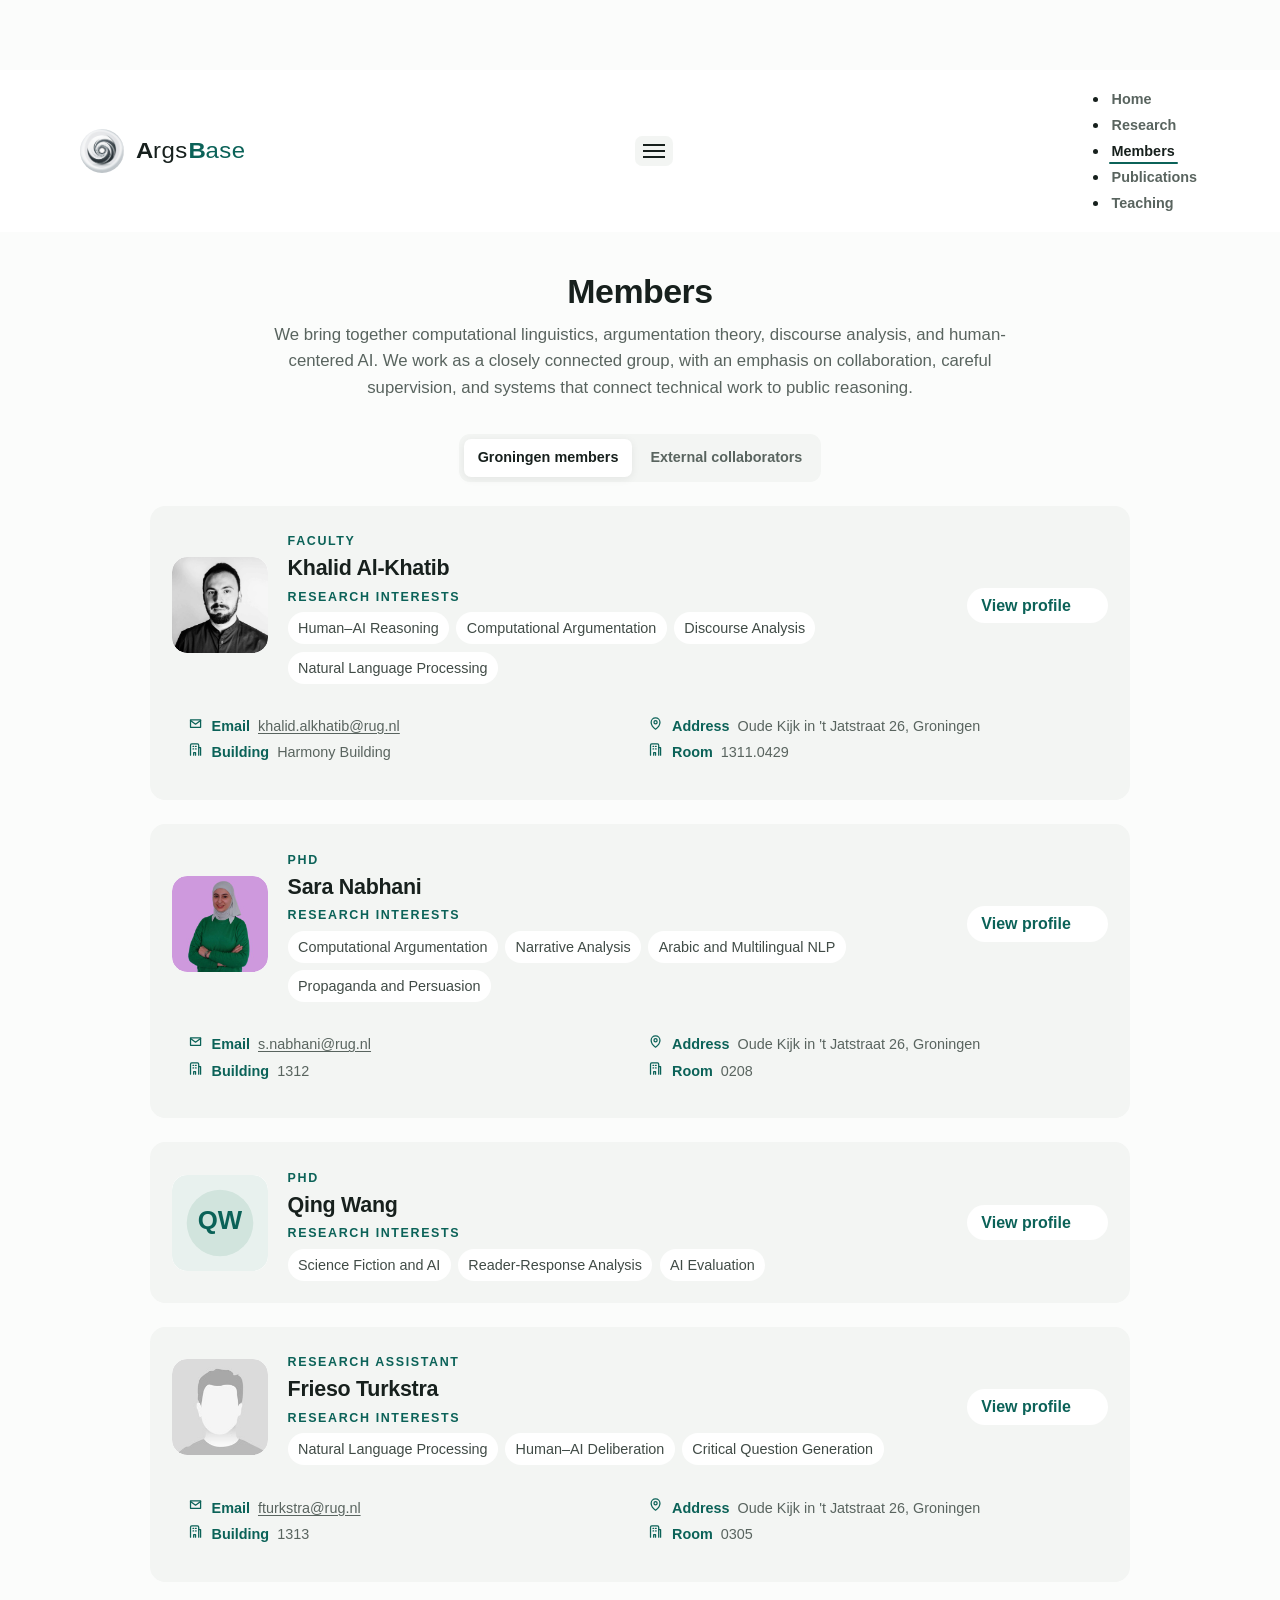
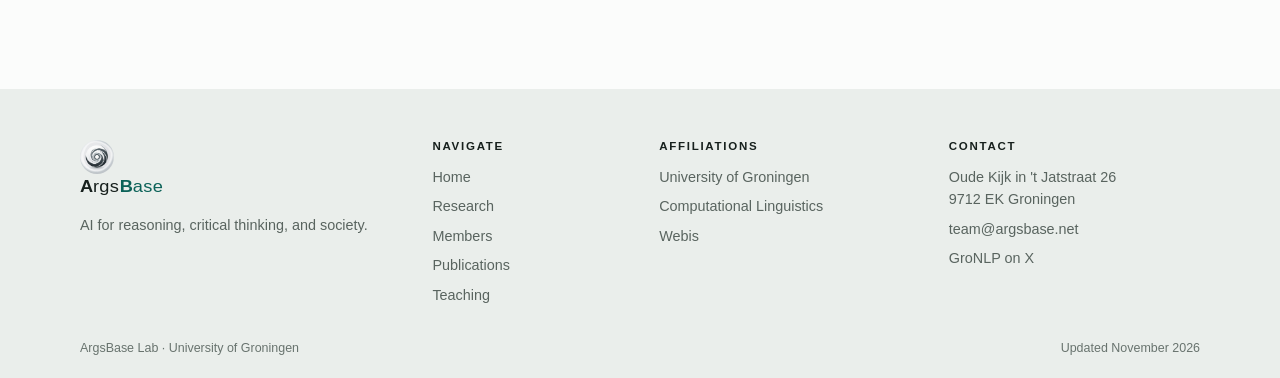
==== members/index.html @ 1310fd61 "Bump asset version for teaching and news updates" ====
<!DOCTYPE html>

<html lang="en">
<head>
<!-- Google tag (gtag.js) -->
<script async="" src="https://www.googletagmanager.com/gtag/js?id=G-KLPK913Z9M"></script>
<script>
      window.dataLayer = window.dataLayer || [];
      function gtag() {
        dataLayer.push(arguments);
      }
      gtag("js", new Date());

      gtag("config", "G-KLPK913Z9M");
    </script>
<meta charset="utf-8"/>
<title>People · ArgsBase Lab</title>
<meta content="width=device-width, initial-scale=1.0" name="viewport"/>
<meta content="https://lab.argsbase.net/images/optimized/hero-argsbase-land.jpg" name="twitter:image"/>
<meta content="People at ArgsBase Lab work on language technology, human-AI reasoning, computational argumentation, multilingual AI, and societal applications of NLP." name="twitter:description"/>
<meta content="People · ArgsBase Lab" name="twitter:title"/>
<meta content="summary_large_image" name="twitter:card"/>
<meta content="https://lab.argsbase.net/images/optimized/hero-argsbase-land.jpg" property="og:image"/>
<meta content="https://lab.argsbase.net/members/" property="og:url"/>
<meta content="website" property="og:type"/>
<meta content="People at ArgsBase Lab work on language technology, human-AI reasoning, computational argumentation, multilingual AI, and societal applications of NLP." property="og:description"/>
<meta content="People · ArgsBase Lab" property="og:title"/>
<link href="https://lab.argsbase.net/members/" rel="canonical"/>
<meta content="People at ArgsBase Lab work on language technology, human-AI reasoning, computational argumentation, multilingual AI, and societal applications of NLP." name="description"/>
<meta content="human-AI reasoning, critical thinking, deliberation, computational argumentation, multilingual AI, societal NLP, University of Groningen" name="keywords"/>
<meta content="ArgsBase Lab" name="author"/>
<link href="../images/optimized/logo-s.png" rel="icon" type="image/png"/>
<link href="../css/bootstrap.min.css" rel="stylesheet" type="text/css"/>
<link href="https://use.typekit.net" rel="preconnect" crossorigin/>
<link href="https://p.typekit.net" rel="preconnect" crossorigin/>
<link href="https://use.typekit.net/xdp1cxp.css" rel="stylesheet"/>
<link href="../css/site.css?v=20261106-1" rel="stylesheet" type="text/css"/>
</head>
<body class="site-subpage members-page-body" data-active-nav="members" data-base-path="../">
<a class="skip-link" href="#main-content">Skip to main content</a><noscript><div class="noscript-notice">JavaScript is required for interactive tabs and data-driven content on this site.</div></noscript>
<!-- shared-nav:start -->
<nav class="navbar navbar-expand-lg fixed-top sticky" id="navbar">
  <div class="container-fluid custom-container">
    <a aria-label="ArgsBase Lab homepage" class="navbar-brand logo brand-lockup" href="/">
      <img alt="" class="brand-mark-img" height="44" src="../images/optimized/logo.png" width="44"/>
      <span aria-label="ArgsBase" class="brand-name-text"><span class="brand-name-part brand-name-part--args"><span class="brand-name-initial">A</span><span class="brand-name-rest">rgs</span></span><span class="brand-name-part brand-name-part--base"><span class="brand-name-initial">B</span><span class="brand-name-rest">ase</span></span></span>
    </a>
    <button aria-controls="navbarCollapse" aria-expanded="false" aria-label="Toggle navigation" class="navbar-toggler" data-bs-target="#navbarCollapse" data-bs-toggle="collapse" type="button">
      <span aria-hidden="true" class="navbar-toggle-bars"><span></span><span></span><span></span></span>
    </button>
    <div class="collapse navbar-collapse" id="navbarCollapse">
      <ul class="navbar-nav ms-auto navbar-center">
          <li class="nav-item"><a class="nav-link" href="/">Home</a></li>
          <li class="nav-item"><a class="nav-link" href="/research/">Research</a></li>
          <li class="nav-item"><a class="nav-link active" href="/members/">Members</a></li>
          <li class="nav-item"><a class="nav-link" href="/publications/">Publications</a></li>
          <li class="nav-item"><a class="nav-link" href="/teaching/">Teaching</a></li>
      </ul>
    </div>
  </div>
</nav>
<!-- shared-nav:end -->
<main id="main-content" tabindex="-1">
<div class="load-error" data-load-error="members" hidden=""></div><section class="section members" id="members">
<div class="container">
<header class="page-header">
<h1 class="page-header__title">Members</h1>
<p class="page-header__intro">
            We bring together computational linguistics, argumentation theory,
            discourse analysis, and human-centered AI. We work as a closely
            connected group, with an emphasis on collaboration, careful
            supervision, and systems that connect technical work to public
            reasoning.
          </p>
</header>
<div class="members-group">
<ul class="nav nav-pills content-tabs content-tabs--compact members-subnav" id="membersTab" role="tablist">
<li class="nav-item" role="presentation">
<button aria-controls="groningenmembers" aria-selected="true" class="nav-link content-tabs__button active" data-bs-target="#groningenmembers" data-bs-toggle="tab" id="groningenmembers-tab" role="tab" type="button">
                Groningen members
              </button>
</li>
<li class="nav-item" role="presentation">
<button aria-controls="externalcollaborators" aria-selected="false" class="nav-link content-tabs__button" data-bs-target="#externalcollaborators" data-bs-toggle="tab" id="externalcollaborators-tab" role="tab" type="button">
                External collaborators
              </button>
</li>
</ul>
<div class="tab-content" id="membersTabContent">
<div aria-labelledby="groningenmembers-tab" class="tab-pane fade show active" id="groningenmembers" role="tabpanel"><h2 class="visually-hidden">Groningen members</h2></div>
<div aria-labelledby="externalcollaborators-tab" class="tab-pane fade" id="externalcollaborators" role="tabpanel"><h2 class="visually-hidden">External collaborators</h2></div>
</div>
</div>
</div>
</section>
</main>
<!-- shared-footer:start -->
<footer class="site-footer" id="contact">
  <div class="container">
    <div class="site-footer-grid">
      <div class="site-footer-brand">
        <a aria-label="ArgsBase Lab homepage" class="logo-line footer-brand-lockup" href="/">
          <img alt="" class="brand-mark-img" height="36" src="../images/optimized/logo.png" width="36"/>
          <span aria-label="ArgsBase" class="brand-name-text"><span class="brand-name-part brand-name-part--args"><span class="brand-name-initial">A</span><span class="brand-name-rest">rgs</span></span><span class="brand-name-part brand-name-part--base"><span class="brand-name-initial">B</span><span class="brand-name-rest">ase</span></span></span>
        </a>
        <p>AI for reasoning, critical thinking, and society.</p>
      </div>
      <div>
        <h2>Navigate</h2>
        <ul>
          <li><a href="/">Home</a></li>
          <li><a href="/research/">Research</a></li>
          <li><a href="/members/">Members</a></li>
          <li><a href="/publications/">Publications</a></li>
          <li><a href="/teaching/">Teaching</a></li>
        </ul>
      </div>
      <div>
        <h2>Affiliations</h2>
        <ul>
          <li><a href="https://www.rug.nl/" rel="noopener noreferrer" target="_blank">University of Groningen</a></li>
          <li><a href="https://www.rug.nl/research/clcg/research/cl/?lang=en" rel="noopener noreferrer" target="_blank">Computational Linguistics</a></li>
          <li><a href="https://www.webis.de" rel="noopener noreferrer" target="_blank">Webis</a></li>
        </ul>
      </div>
      <div>
        <h2>Contact</h2>
        <ul>
          <li>Oude Kijk in 't Jatstraat 26<br/>9712 EK Groningen</li>
          <li><a href="mailto:team@argsbase.net">team@argsbase.net</a></li>
          <li><a href="https://x.com/GroNlp" rel="noopener noreferrer" target="_blank">GroNLP on X</a></li>
        </ul>
      </div>
    </div>
    <div class="site-footer-bottom">
      <span>ArgsBase Lab · University of Groningen</span>
      <span>Updated November 2026</span>
    </div>
  </div>
</footer>
<!-- shared-footer:end -->
<script src="../js/bootstrap.bundle.min.js"></script>
<script src="../js/icons.js?v=20261106-1"></script>
<script src="../js/app.js?v=20261106-1"></script>
<script src="../js/content.js?v=20261106-1"></script>
</body>
</html>
---- css/site.css ----
/* ============================================================
   DESIGN TOKENS
   ============================================================ */
:root {
  --color-bg: #fbfcfb;
  --color-surface: #ffffff;
  --color-surface-soft: #f3f5f3;
  --color-surface-muted: #eaeeeb;
  --color-surface-deep: #e3e8e5;
  --color-text: #17201d;
  --color-muted: #59645f;
  --color-subtle: #68736e;
  --color-copy: #404b46;
  --color-border: #dce2de;
  --color-accent: #0b6258;
  --color-accent-soft: #e8f1ee;
  --color-danger: #b42318;

  --font-body: "forma-djr-micro", "Helvetica Neue", Arial, sans-serif;
  --font-display: "forma-djr-micro", "Helvetica Neue", Arial, sans-serif;
  --font-brand-args: "kobenhavn-cs", "forma-djr-micro", sans-serif;
  --font-brand-base: "forma-djr-micro", "Helvetica Neue", Arial, sans-serif;
  --bs-font-sans-serif: var(--font-body);
  --bs-body-font-family: var(--font-body);

  --text-xs: 0.78rem;
  --text-sm: 0.9rem;
  --text-base: 1rem;
  --text-md: 1.05rem;
  --text-lg: 1.14rem;
  --text-xl: 1.34rem;
  --text-2xl: clamp(1.9rem, 2.65vw, 2.55rem);
  --text-hero: clamp(2.65rem, 4.35vw, 3.8rem);

  --leading-title: 1.12;
  --leading-body: 1.62;

  --space-2: 0.5rem;
  --space-3: 0.75rem;
  --space-4: 1rem;
  --space-5: 1.5rem;
  --space-6: 2rem;
  --space-7: 3rem;

  --space-header-content: var(--space-5);
  --space-tabs-content: var(--space-5);
  --space-component-gap: var(--space-4);
  --space-section-fluid: clamp(2.75rem, 4.6vw, 4.25rem);

  --radius-sm: 0.45rem;
  --radius-md: 0.7rem;
  --radius-lg: 0.95rem;
  --radius-pill: 999px;

  --shadow-low: 0 2px 8px rgba(23, 32, 29, 0.07);
  --shadow-high: 0 14px 34px rgba(23, 32, 29, 0.1);

  --container: 1120px;
  --container-wide: 1240px;
  --container-narrow: 760px;
  --container-card: 980px;
  --page-gutter: clamp(1rem, 3vw, 2rem);
  --nav-height: 70px;
}

/* ============================================================
   BASE AND TYPOGRAPHY
   ============================================================ */
* {
  box-sizing: border-box;
}
html {
  width: 100%;
  max-width: 100%;
  scroll-behavior: smooth;
  scroll-padding-top: calc(var(--nav-height) + 1rem);
}
body {
  width: 100%;
  max-width: 100%;
  margin: 0;
  background: var(--color-bg);
  color: var(--color-text);
  font-family: var(--font-body);
  font-size: var(--text-base);
  line-height: var(--leading-body);
  font-kerning: normal;
  font-synthesis: none;
  text-rendering: optimizeLegibility;
  -webkit-font-smoothing: antialiased;
}
body.site-subpage {
  padding-top: var(--nav-height);
}
img,
svg {
  max-width: 100%;
}
.grid-child,
.flex-child {
  min-width: 0;
}
a {
  color: var(--color-accent);
  text-decoration-thickness: 0.06em;
  text-underline-offset: 0.16em;
}
a:hover {
  color: var(--color-text);
}
button,
input,
textarea,
select,
optgroup,
option {
  font: inherit;
}

.skip-link {
  position: fixed;
  top: 0.75rem;
  left: 0.75rem;
  z-index: 1100;
  padding: 0.65rem 0.9rem;
  border-radius: var(--radius-sm);
  background: var(--color-text);
  color: var(--color-surface);
  font-weight: 700;
  text-decoration: none;
  transform: translateY(calc(-100% - 1rem));
  transition: transform 160ms ease;
}
.skip-link:focus {
  color: var(--color-surface);
  transform: translateY(0);
}
main:focus {
  outline: none;
}

/* Keep Bootstrap and dynamically rendered interface components on the
   canonical site family instead of Bootstrap's default system stack. */
.navbar,
.nav,
.dropdown-menu,
.accordion,
.card,
.modal,
.offcanvas,
.tooltip,
.popover {
  font-family: var(--font-body);
}
:focus-visible {
  outline: 3px solid color-mix(in srgb, var(--color-accent) 42%, transparent);
  outline-offset: 4px;
  border-radius: 0.45rem;
}
h1,
h2,
h3,
h4,
h5,
h6,
p {
  margin-top: 0;
}
h1,
h2,
h3,
h4,
h5,
h6 {
  color: var(--color-text);
  font-family: var(--font-display);
  font-weight: 700;
  letter-spacing: -0.012em;
  line-height: var(--leading-title);
  overflow-wrap: normal;
  word-break: normal;
}
p {
  color: var(--color-muted);
  font-weight: 400;
  overflow-wrap: break-word;
}
.container,
.container-fluid.custom-container {
  width: min(var(--container), calc(100vw - (var(--page-gutter) * 2)));
  max-width: none;
  padding-left: 0;
  padding-right: 0;
  margin-left: auto;
  margin-right: auto;
}
.layout-container {
  width: min(var(--container), calc(100vw - (var(--page-gutter) * 2)));
  margin-inline: auto;
}
.layout-container--narrow,
.reading-container {
  width: min(var(--container-narrow), calc(100vw - (var(--page-gutter) * 2)));
  margin-inline: auto;
}
.layout-container--wide {
  width: min(var(--container-wide), calc(100vw - (var(--page-gutter) * 2)));
  margin-inline: auto;
}
.content-container {
  width: min(var(--container), calc(100vw - (var(--page-gutter) * 2)));
  margin-inline: auto;
}
.container-fluid.custom-container {
  padding-left: 0;
  padding-right: 0;
}
.section {
  padding: var(--space-section-fluid) 0;
}
.section > .container {
  min-width: 0;
}
.text-center {
  text-align: center;
}
.row {
  --bs-gutter-x: 1.5rem;
  --bs-gutter-y: 1.5rem;
}
.lts-icon {
  width: 1.05em;
  height: 1.05em;
  display: inline-block;
  vertical-align: -0.15em;
  fill: none;
  stroke: currentColor;
  stroke-width: 2;
  stroke-linecap: round;
  stroke-linejoin: round;
  flex: 0 0 auto;
}
@media (prefers-reduced-motion: reduce) {
  *,
  *::before,
  *::after {
    animation-duration: 0.01ms !important;
    animation-iteration-count: 1 !important;
    scroll-behavior: auto !important;
    transition-duration: 0.01ms !important;
  }
}


.page-header__intro,
.hero-subtitle,
.tab-lead {
  text-wrap: pretty;
}

.section-heading h2,
.page-header h1,
.hero-title {
  text-wrap: balance;
}

/* ============================================================
   SHARED COMPONENTS
   ============================================================ */
.navbar {
  min-height: var(--nav-height);
  background: rgba(255, 255, 255, 0.97);
  backdrop-filter: blur(10px);
  padding: 0;
}
.navbar .custom-container {
  display: flex;
  align-items: center;
  justify-content: space-between;
  min-height: var(--nav-height);
}
.brand-lockup {
  display: inline-flex;
  align-items: center;
  gap: 0.72rem;
  min-width: 0;
  color: var(--color-text);
  text-decoration: none;
}
.brand-mark-img {
  width: 44px;
  height: 44px;
  object-fit: cover;
  display: block;
  flex: 0 0 auto;
  border-radius: 50%;
}
.brand-name-text {
  display: inline-flex;
  align-items: baseline;
  gap: 0.035em;
  color: var(--color-text);
  font-family: var(--font-brand-args);
  font-size: 1.42rem;
  font-weight: 400;
  line-height: 1;
  letter-spacing: 0.018em;
  white-space: nowrap;
  transform: scaleX(1.055);
  transform-origin: left center;
}
.brand-name-part {
  display: inline-flex;
  align-items: baseline;
}
.brand-name-part--base {
  color: var(--color-accent);
}
.brand-name-initial {
  font-weight: 700;
  letter-spacing: -0.012em;
}
.brand-name-rest {
  font-weight: 400;
}
.navbar-nav {
  align-items: center;
  gap: 0.45rem;
}
.navbar .nav-link {
  position: relative;
  color: var(--color-muted);
  font-family: var(--font-display);
  font-weight: 700;
  font-size: var(--text-sm);
  line-height: 1;
  padding: 0.72rem 0.18rem;
  border-radius: 0;
  text-decoration: none;
}
.navbar .nav-link::after {
  content: "";
  position: absolute;
  left: 0;
  right: 0;
  bottom: 0.42rem;
  height: 2px;
  border-radius: var(--radius-pill);
  background: var(--color-accent);
  opacity: 0;
  transform: scaleX(0.68);
  transition:
    opacity 160ms ease,
    transform 160ms ease;
}
.navbar .nav-link:hover,
.navbar .nav-link:focus-visible {
  color: var(--color-text);
  background: transparent;
}
.navbar .nav-link.active {
  color: var(--color-text);
  background: transparent;
  box-shadow: none;
}
.navbar .nav-link.active::after,
.navbar .nav-link:hover::after,
.navbar .nav-link:focus-visible::after {
  opacity: 1;
  transform: scaleX(1);
}
.navbar-toggler {
  border: 0;
  border-radius: var(--radius-sm);
  padding: 0.5rem;
  background: var(--color-surface-soft);
}
.navbar-toggle-bars {
  display: grid;
  gap: 4px;
}
.navbar-toggle-bars span {
  width: 22px;
  height: 2px;
  background: var(--color-text);
  display: block;
}

.page-hero,
.page-intro-shell,
.page-header {
  width: min(100%, var(--container-narrow));
  margin-inline: auto;
  padding: 2.5rem 0 2rem;
  text-align: center;
}
.page-hero h1,
.page-section-title,
.page-header__title {
  font-size: var(--text-2xl);
  line-height: var(--leading-title);
  letter-spacing: -0.015em;
  max-width: var(--container-narrow);
  margin: 0 auto var(--space-3);
}
.page-hero p,
.research-intro,
.page-lead,
.page-header__intro {
  max-width: var(--container-narrow);
  margin: 0 auto;
  color: var(--color-muted);
  font-size: var(--text-md);
  line-height: 1.6;
  letter-spacing: 0;
}
.page-header--research {
  padding-bottom: var(--space-header-content);
}
.section-heading {
  max-width: var(--container-narrow);
  margin: 0 auto var(--space-5);
  text-align: center;
}
.section-eyebrow,
.member-section-label,
.research-tab-heading,
.teaching-card-kicker,
.publication-meta-label,
.kaf-mini-label {
  color: var(--color-accent);
  font-family: var(--font-display);
  font-size: var(--text-xs);
  font-weight: 700;
  letter-spacing: 0.13em;
  text-transform: uppercase;
  line-height: 1.25;
}

.section-eyebrow {
  margin: 0 0 var(--space-2);
}
.section-heading h2 {
  font-size: clamp(1.55rem, 1.8vw, 2.1rem);
  margin-bottom: var(--space-2);
}
.section-heading p {
  margin-bottom: 0;
  font-size: var(--text-md);
  line-height: 1.6;
  color: var(--color-muted);
}

.section-stack {
  width: min(100%, var(--container-narrow));
  margin-inline: auto;
}
.section-nav,
.content-tabs,
.year-filter {
  display: flex;
  align-items: center;
  justify-content: center;
  gap: 0.3rem;
  width: fit-content;
  max-width: 100%;
  margin: 0 auto var(--space-tabs-content);
  padding: 0;
  list-style: none;
}
.section-nav__link,
.content-tabs__button,
.year-filter__button {
  position: relative;
  display: inline-flex;
  align-items: center;
  justify-content: center;
  gap: 0.45rem;
  min-height: 38px;
  border: 0;
  background: transparent;
  color: var(--color-muted);
  font-family: var(--font-display);
  font-size: var(--text-sm);
  font-weight: 700;
  line-height: 1.2;
  text-decoration: none;
  white-space: nowrap;
}
.section-nav__link {
  padding: 0.5rem 0.7rem 0.72rem;
  appearance: none;
  cursor: pointer;
}
.section-nav__link::after {
  content: "";
  position: absolute;
  right: 0.25rem;
  bottom: 0.06rem;
  left: 0.25rem;
  height: 3px;
  border-radius: var(--radius-pill);
  background: var(--color-accent);
  opacity: 0;
  transform: scaleX(0.85);
  transition:
    opacity 160ms ease,
    transform 160ms ease;
}
.section-nav__link:hover,
.section-nav__link:focus-visible,
.section-nav__link.active {
  color: var(--color-text);
}
.section-nav__link.active::after {
  opacity: 1;
  transform: scaleX(1);
}
.content-tabs {
  width: fit-content;
  max-width: 100%;
  margin-bottom: var(--space-tabs-content);
  padding: 0.3rem;
  border-radius: var(--radius-md);
  background: var(--color-surface-soft);
}
.content-tabs__button,
.nav-pills .content-tabs__button {
  min-width: 0;
  padding: 0.55rem 0.85rem;
  border: 0;
  border-radius: var(--radius-sm);
}
.content-tabs__button:hover,
.content-tabs__button:focus-visible {
  color: var(--color-text);
}
.content-tabs__button.active,
.nav-pills .content-tabs__button.active {
  color: var(--color-text);
  background: var(--color-surface);
  box-shadow: var(--shadow-low);
}
.content-tabs__button.active:focus:not(:focus-visible),
.nav-pills .content-tabs__button.active:focus:not(:focus-visible) {
  outline: 0;
}
.content-tabs--compact {
  width: fit-content;
}
.year-filter {
  display: flex;
  width: fit-content;
  max-width: 100%;
  margin-inline: auto;
  justify-content: flex-start;
  gap: 0.3rem;
  margin-bottom: var(--space-4);
  padding: 0.3rem;
  border-radius: var(--radius-md);
  background: var(--color-surface-soft);
}
.year-filter + .tab-content {
  margin-top: 0;
}
.year-filter__button,
.nav-pills .year-filter__button {
  min-height: 36px;
  min-width: 0;
  padding: 0.5rem 0.85rem;
  border-radius: var(--radius-sm);
}
.year-filter__button:hover,
.year-filter__button:focus-visible {
  color: var(--color-text);
}
.year-filter__button.active,
.nav-pills .year-filter__button.active {
  color: var(--color-text);
  background: var(--color-surface);
  box-shadow: var(--shadow-low);
}
.research-tab-copy {
  display: inline-flex;
  align-items: center;
  gap: 0.28rem;
}
.research-tab-title {
  font-weight: 700;
}
.research-tab-subtitle {
  display: none;
}

.surface-primary {
  background: var(--color-surface-soft);
  border-radius: var(--radius-lg);
}
.surface-secondary {
  background: var(--color-surface);
  border-radius: var(--radius-md);
  box-shadow: var(--shadow-low);
}
.surface-minimal {
  background: transparent;
  border-radius: 0;
}
.btn-like,
.member-profile-link,
.kaf-profile-link,
.publication-link-chip,
.member-thesis-link {
  display: inline-flex;
  align-items: center;
  justify-content: center;
  gap: 0.45rem;
  border: 0;
  border-radius: var(--radius-pill);
  background: var(--color-surface);
  color: var(--color-accent);
  font-family: var(--font-display);
  font-weight: 700;
  text-decoration: none;
  padding: 0.56rem 0.9rem;
  line-height: 1.1;
  white-space: nowrap;
}
.btn-like:hover,
.member-profile-link:hover,
.kaf-profile-link:hover,
.publication-link-chip:hover,
.member-thesis-link:hover {
  color: var(--color-text);
  background: var(--color-accent-soft);
}
.site-footer {
  background: var(--color-surface-muted);
  padding: clamp(2.25rem, 4vw, 3.25rem) 0 1.25rem;
  margin-top: var(--space-7);
}
.site-footer-grid {
  display: grid;
  grid-template-columns: minmax(220px, 1.25fr) 0.75fr 1fr 1fr;
  gap: clamp(1.5rem, 3vw, 3rem);
  align-items: start;
}
.site-footer-brand {
  max-width: 300px;
}
.site-footer h2 {
  margin: 0 0 0.8rem;
  color: var(--color-text);
  font-size: 0.72rem;
  font-weight: 700;
  letter-spacing: 0.15em;
  text-transform: uppercase;
}
.site-footer ul {
  display: grid;
  gap: 0.45rem;
  margin: 0;
  padding: 0;
  list-style: none;
}
.site-footer p,
.site-footer li {
  margin: 0;
  padding: 0;
  color: var(--color-muted);
  font-size: var(--text-sm);
  line-height: 1.55;
}
.site-footer-brand p {
  margin-top: 0.9rem;
}
.site-footer a {
  color: var(--color-muted);
  text-decoration: none;
}
.site-footer a:hover {
  color: var(--color-accent);
}
.site-footer-bottom {
  display: flex;
  justify-content: space-between;
  gap: var(--space-4);
  min-width: 0;
  margin-top: 2rem;
  padding-top: 0;
  color: var(--color-subtle);
  font-size: var(--text-xs);
}
.footer-brand-lockup .brand-mark-img {
  width: 34px;
  height: 34px;
}
.footer-brand-lockup .brand-name-text {
  font-size: 1.08rem;
}

/* ============================================================
   PAGE LAYOUTS
   ============================================================ */
/* Home */
.site-home {
  padding-top: var(--nav-height);
}
.home {
  padding: clamp(1.9rem, 3.2vw, 3rem) 0 var(--space-3);
}
.home > .container-fluid {
  width: min(var(--container), calc(100vw - (var(--page-gutter) * 2)));
  margin: 0 auto;
}
.home-slider {
  width: 100%;
  padding: 0.15rem 0 clamp(0.45rem, 1vw, 0.9rem);
  border-radius: 0;
  background: transparent;
}
.home-slider .row {
  --bs-gutter-x: clamp(1.5rem, 3.4vw, 3.2rem);
  --bs-gutter-y: var(--space-4);
  align-items: center;
}
.hero-copy-col,
.hero-visual-col {
  min-width: 0;
}
.content-item {
  max-width: 620px;
}
.hero-eyebrow {
  margin-bottom: var(--space-3);
}
.hero-eyebrow span {
  color: var(--color-accent);
  font-family: var(--font-display);
  font-size: var(--text-xs);
  font-weight: 700;
  letter-spacing: 0.13em;
  text-transform: uppercase;
}
.hero-headline h1 {
  font-size: var(--text-hero);
  line-height: 1.02;
  letter-spacing: -0.035em;
  margin-bottom: var(--space-4);
}
.hero-brand-title {
  display: grid;
  justify-items: start;
  gap: 0.08em;
}
.hero-brand-wordmark {
  font-size: 1em;
  letter-spacing: -0.018em;
  transform: scaleX(1.035);
}
.hero-brand-wordmark .brand-name-initial {
  font-weight: 700;
}
.hero-brand-wordmark .brand-name-rest {
  font-weight: 400;
}
.hero-brand-lab {
  color: var(--color-text);
  font-family: var(--font-brand-args);
  font-size: 0.82em;
  font-weight: 400;
  letter-spacing: 0.015em;
  line-height: 1;
}
.hero-tagline {
  color: var(--color-accent);
  font-family: var(--font-display);
  font-size: var(--text-lg);
  font-weight: 700;
  line-height: 1.38;
  margin-bottom: var(--space-2);
  max-width: 40ch;
}
.content-item > p:not(.hero-tagline) {
  max-width: 58ch;
  font-size: var(--text-md);
  line-height: 1.62;
  color: var(--color-copy);
  margin-bottom: 0;
}
.hero-network-visual {
  display: flex;
  align-items: center;
  justify-content: center;
  margin: 0 auto 0;
  padding: 0;
  background: transparent;
  border: 0;
  border-radius: 0;
  box-shadow: none;
}
.hero-art-image {
  width: min(540px, 100%);
  height: auto;
  object-fit: contain;
  display: block;
  background: transparent;
  mix-blend-mode: multiply;
}
.hero-keywords {
  display: flex;
  flex-wrap: wrap;
  justify-content: flex-start;
  gap: 0.2rem 0.68rem;
  max-width: 540px;
  margin: var(--space-2) auto 0;
  color: var(--color-muted);
  font-size: var(--text-sm);
  line-height: 1.35;
}
.hero-keyword {
  display: inline-flex;
  align-items: center;
  gap: 0.28rem;
}
.hero-keyword:not(:last-child)::after {
  content: "·";
  margin-left: 0.4rem;
  color: var(--color-subtle);
}
.hero-keyword .lts-icon,
.hero-keyword i {
  display: none;
}
.hero-meta-col {
  width: 100%;
}
.hero-meta-band {
  display: grid;
  grid-template-columns: minmax(0, 1.05fr) minmax(300px, 0.95fr);
  gap: clamp(1rem, 2.3vw, 1.8rem);
  align-items: stretch;
  margin-top: var(--space-4);
}
.group-links,
.contact-details {
  display: grid;
  gap: 0.5rem;
  align-content: start;
}
.group-link-card,
.info-content {
  min-height: 56px;
  border-radius: var(--radius-md);
  background: var(--color-surface-soft);
}
.group-link-card {
  display: grid;
  grid-template-columns: minmax(0, 1fr) auto;
  align-items: center;
  gap: 0.9rem;
  padding: 0.72rem 0.85rem;
}
.group-brand-link {
  display: inline-flex;
  align-items: center;
  gap: 0.72rem;
  color: var(--color-text);
  text-decoration: none;
  font-family: var(--font-display);
  font-weight: 700;
  min-width: 0;
}
.group-brand-link img {
  width: 24px;
  height: 24px;
  object-fit: contain;
  flex: 0 0 auto;
}
.group-brand-link span {
  min-width: 0;
  overflow-wrap: break-word;
}
.group-link-actions {
  display: flex;
  align-items: center;
  gap: 0.55rem;
}
.group-action-link {
  display: inline-grid;
  place-items: center;
  width: 34px;
  height: 34px;
  color: var(--color-accent);
  border-radius: 50%;
  background: var(--color-surface);
  font-weight: 700;
  text-decoration: none;
}
.group-action-link:hover {
  background: var(--color-accent-soft);
  color: var(--color-text);
}
.group-action-link .lts-icon,
.group-action-link i {
  width: 1.15rem;
  height: 1.15rem;
  font-size: 1.16rem;
}
.group-action-x {
  font-size: 1rem;
  font-weight: 700;
}
.info-content {
  display: flex;
  align-items: center;
  padding: 0.72rem 0.85rem;
}
.info-content .d-flex {
  align-items: center;
}
.info-content .icon {
  color: var(--color-accent);
  width: 1.25rem;
  display: flex;
  align-items: center;
  justify-content: center;
  flex: 0 0 auto;
}
.info-content p {
  margin: 0;
  color: var(--color-muted);
  font-size: var(--text-base);
  line-height: 1.38;
}
.home-section-nav {
  position: static;
  width: min(calc(100% - (var(--page-gutter) * 2)), var(--container));
  margin: var(--space-4) auto 0;
  padding: 0;
}
.home-section-nav .section-nav {
  width: fit-content;
  max-width: 100%;
  margin: 0 auto;
  padding: 0;
  overflow-x: auto;
  overscroll-behavior-inline: contain;
  scrollbar-width: none;
  background: transparent;
  border: 0;
  border-radius: 0;
  box-shadow: none;
  backdrop-filter: none;
}
.home-section-nav .section-nav::-webkit-scrollbar {
  display: none;
}

.site-home .home-panel[hidden] {
  display: none;
}
.site-home .home-panel.active {
  display: block;
}
.site-home .tab-content > .tab-pane:not(.active) {
  display: none;
}
.site-home .tab-content > .tab-pane.active,
.site-home .tab-content > .tab-pane.show {
  display: block;
  height: auto;
  min-height: 0;
}

.link-bar {
  display: grid;
  grid-template-columns: repeat(4, minmax(0, 1fr));
  gap: var(--space-component-gap);
  width: 100%;
}
.link-bar--featured {
  width: min(100%, 1040px);
}
.tool-link {
  position: relative;
  display: flex;
  align-items: center;
  gap: 0.72rem;
  min-height: 74px;
  padding: 0.72rem 0.88rem;
  border-radius: var(--radius-lg);
  background: var(--color-surface-soft);
  text-decoration: none;
  color: var(--color-text);
  transition: background-color 160ms ease, box-shadow 160ms ease, transform 160ms ease;
}
.tool-link::before {
  content: none;
}
.tool-link:hover {
  background: var(--color-surface);
  box-shadow: var(--shadow-high);
  transform: translateY(-2px);
}
.tool-link--search,
.tool-link--analysis,
.tool-link--literature {
  --tool-accent: var(--color-accent);
}
.tool-logo-wrap {
  width: 38px;
  height: 38px;
  display: grid;
  place-items: center;
  border-radius: 50%;
  background: var(--color-surface);
  flex: 0 0 auto;
}
.tool-logo {
  width: 27px;
  height: 27px;
  object-fit: contain;
}
.tool-wordmark {
  width: 122px;
  height: auto;
  object-fit: contain;
}
.tool-stack {
  display: grid;
  gap: 0.12rem;
  min-width: 0;
}
.tool-kicker {
  color: var(--tool-accent, var(--color-accent));
  font-family: var(--font-body);
  font-size: 0.68rem;
  font-weight: 700;
  letter-spacing: 0.12em;
  text-transform: uppercase;
  line-height: 1.2;
  white-space: nowrap;
}
.tool-name {
  color: var(--color-text);
  font-family: var(--font-body);
  font-size: clamp(0.95rem, 0.92vw, 1.05rem);
  font-weight: 700;
  line-height: 1.15;
  letter-spacing: -0.015em;
}
.news > .container,
.site-home #home-panel-collaboration > .container,
.site-home #home-panel-open-positions > .container {
  width: min(var(--container), calc(100vw - (var(--page-gutter) * 2)));
}
.news-tab-content {
  margin-top: 0;
  min-height: 0;
}
.news-list {
  list-style: none;
  padding: 0;
  margin: 0;
  display: grid;
  gap: 0.5rem;
}
.news-item {
  display: grid;
  gap: 0.15rem;
  padding: 1rem 0 1.25rem;
  text-decoration: none;
  color: inherit;
  border-bottom: 1px solid var(--color-border);
  border-radius: 0;
  background: transparent;
}
.news-item:hover {
  background: transparent;
}
.news-item:hover .news-item-title {
  color: var(--color-accent);
}
.news-item-title {
  font-size: var(--text-md);
  margin: 0;
}
.news-item-description {
  margin: 0;
  font-size: var(--text-base);
  line-height: 1.55;
}
.news-list li:last-child .news-item {
  border-bottom: 0;
}
.collaboration-grid {
  display: grid;
  grid-template-columns: repeat(3, minmax(0, 1fr));
  gap: var(--space-4);
}
.collab-card {
  padding: var(--space-5);
  background: var(--color-surface-soft);
  border-radius: var(--radius-md);
}
.collab-card h3 {
  font-size: var(--text-xl);
  margin-bottom: var(--space-3);
}
.collab-card p,
.collab-card li {
  font-size: var(--text-base);
  color: var(--color-muted);
  line-height: 1.6;
}
.open-position {
  display: grid;
  grid-template-columns: 2rem minmax(0, 1fr);
  gap: 0.9rem;
  align-items: start;
  max-width: 760px;
  margin-inline: auto;
  padding: 0.4rem 0;
  background: transparent;
  color: inherit;
  text-decoration: none;
}
.open-position:hover {
  color: var(--color-text);
}
.open-position:hover .open-position-title {
  color: var(--color-accent);
}
.open-position-icon {
  display: grid;
  place-items: center;
  width: 2rem;
  height: 2rem;
  color: var(--color-accent);
}
.open-position-title {
  font-size: var(--text-xl);
}
.open-position-description {
  max-width: 64ch;
  font-size: var(--text-md);
}
.site-home .home-panel {
  height: auto;
  min-height: 0;
  padding: var(--space-6) 0 var(--space-section-fluid);
}
.site-home #home-panel-news .tab-content,
.site-home #home-panel-news .tab-pane {
  min-height: 0;
}

/* Research */
.research-page-body .about-me,
.members-page-body .members,
.publications-page-body .publication-page,
.teaching-page-body .teaching-page {
  padding-top: 0;
}
.research-page-shell,
.members-group,
.publication-shell-local,
.teaching-page > .container > .tab-content {
  width: min(100%, var(--container));
  margin-right: auto;
  margin-left: auto;
}
.research-page-shell {
  overflow: visible;
}
.research-overview-grid {
  display: grid;
  grid-template-columns: repeat(2, minmax(0, 1fr));
  gap: var(--space-4);
  width: min(100%, 900px);
  margin: var(--space-5) auto 0;
  text-align: left;
}
.research-overview-card {
  min-width: 0;
  padding: var(--space-5);
  background: var(--color-surface-soft);
  border-radius: var(--radius-md);
}
.research-overview-icon {
  display: none;
}
.research-overview-kicker {
  color: var(--color-accent);
  font-family: var(--font-display);
  font-size: var(--text-xs);
  font-weight: 700;
  letter-spacing: 0.13em;
  text-transform: uppercase;
  margin-bottom: var(--space-3);
  padding-left: 0.02rem;
}
.research-overview-card h2 {
  max-width: 30ch;
  font-size: clamp(1.1rem, 1.25vw, 1.35rem);
  line-height: 1.25;
  margin-bottom: var(--space-3);
}
.research-overview-card p {
  max-width: 58ch;
  color: var(--color-copy);
  font-size: var(--text-base);
  line-height: 1.6;
  margin: 0;
}
.research-tabs {
  margin-top: var(--space-5);
}
.research-tab-panel,
.research-accordion,
.research-accordion .accordion-item,
.research-accordion .accordion-button {
  width: 100%;
  max-width: 100%;
  min-width: 0;
  margin-inline: 0;
  box-sizing: border-box;
}
.research-tab-panel {
  padding: 0;
  text-align: left;
}
.research-tab-heading {
  display: none;
}
.tab-lead {
  max-width: 68ch;
  margin: 0 auto var(--space-4);
  color: var(--color-muted);
  font-size: var(--text-base);
  line-height: 1.6;
  text-align: center;
}
.research-accordion {
  display: grid;
  gap: 0.85rem;
}
.research-accordion .accordion-item {
  overflow: hidden;
  background: var(--color-surface-soft);
  border: 0;
  border-radius: var(--radius-lg);
  box-shadow: none;
}
.research-accordion .accordion-button {
  display: grid;
  grid-template-columns: minmax(0, 1fr) auto;
  gap: 1rem;
  align-items: center;
  width: 100%;
  padding: 1rem 1.15rem;
  background: transparent;
  color: var(--color-text);
  border: 0;
  box-shadow: none;
  outline: 0;
  font-size: var(--text-lg);
  font-family: var(--font-display);
  font-weight: 700;
  line-height: 1.2;
  text-align: left;
}
.research-accordion .accordion-button::after {
  margin-left: 1rem;
}
.accordion-icon-tile {
  display: none;
}
.research-accordion .accordion-body {
  padding: 0 1.15rem 1.2rem;
  background: transparent;
}
.research-theme-body {
  display: block;
}
.research-theme-body > .research-detail-summary {
  margin-bottom: var(--space-4);
}
.research-detail-summary {
  max-width: 74ch;
  font-size: var(--text-base);
  line-height: 1.62;
  color: var(--color-copy);
  margin: 0 0 var(--space-4);
  text-align: left;
}
.research-detail-meta {
  display: grid;
  grid-template-columns: minmax(0, 0.85fr) minmax(0, 1.15fr);
  gap: var(--space-4);
  align-items: start;
}
.research-detail-meta > div {
  min-width: 0;
  background: transparent;
  border-radius: 0;
  padding: 0;
}
.research-detail-keywords {
  grid-column: 1 / -1;
}
.research-detail-why {
  grid-column: 1;
}
.research-detail-publications {
  grid-column: 2;
}
.research-detail-meta strong {
  display: block;
  margin-bottom: var(--space-2);
  color: var(--color-text);
  font-family: var(--font-display);
  font-size: var(--text-xs);
  letter-spacing: 0.12em;
  text-transform: uppercase;
}
.research-chip-row {
  display: flex;
  flex-wrap: wrap;
  gap: 0.5rem;
}
.research-chip,
.interest-chip,
.member-interest-list li,
.kaf-focus-pill {
  display: inline-flex;
  align-items: center;
  width: fit-content;
  max-width: 100%;
  min-height: 32px;
  border-radius: var(--radius-pill);
  background: var(--color-surface);
  color: var(--color-copy);
  font-size: var(--text-sm);
  font-weight: 400;
  line-height: 1.25;
  padding: 0.35rem 0.65rem;
  white-space: normal;
  overflow-wrap: anywhere;
}
.research-detail-meta .research-chip {
  background: var(--color-surface);
}
.research-pub-list {
  margin: 0;
  padding-left: 1.2rem;
  color: var(--color-muted);
  font-size: var(--text-sm);
}
.research-pub-list li {
  margin-bottom: 0.48rem;
  line-height: 1.48;
  overflow-wrap: anywhere;
}
.project-list {
  display: grid;
  gap: var(--space-4);
}
.project-card {
  display: grid;
  grid-template-columns: minmax(0, 1.25fr) minmax(280px, 0.75fr);
  gap: clamp(1.5rem, 3vw, 3rem);
  padding: var(--space-5);
}
.project-card__eyebrow {
  margin-bottom: var(--space-2);
  color: var(--color-accent);
  font-family: var(--font-display);
  font-size: var(--text-xs);
  font-weight: 700;
  letter-spacing: 0.12em;
  text-transform: uppercase;
}
.project-card h3 {
  font-size: var(--text-xl);
  margin-bottom: var(--space-3);
}
.project-card__main > p {
  max-width: 66ch;
  margin: 0;
  color: var(--color-muted);
}
.project-card__facts {
  display: grid;
  gap: var(--space-3);
  margin: 0;
}
.project-card__facts > div {
  min-width: 0;
}
.project-card__facts dt {
  margin-bottom: 0.25rem;
  color: var(--color-text);
  font-family: var(--font-display);
  font-size: var(--text-xs);
  font-weight: 700;
  letter-spacing: 0.11em;
  text-transform: uppercase;
}
.project-card__facts dd {
  margin: 0;
  color: var(--color-muted);
  font-size: var(--text-sm);
  line-height: 1.52;
}
.thesis-grid {
  display: grid;
  grid-template-columns: repeat(2, minmax(0, 1fr));
  gap: var(--space-4);
}
.thesis-card {
  min-width: 0;
  padding: var(--space-5);
}
.thesis-card__icon {
  display: grid;
  place-items: center;
  width: 42px;
  height: 42px;
  margin-bottom: var(--space-3);
  border-radius: 50%;
  background: var(--color-accent-soft);
  color: var(--color-accent);
  font-size: 1.25rem;
}
.thesis-card h3 {
  font-size: var(--text-xl);
  margin-bottom: var(--space-2);
}
.thesis-card p {
  color: var(--color-muted);
}
.thesis-card__note {
  margin: var(--space-4) 0 0;
}

/* Members */
.members-group {
  display: block;
  width: min(100%, var(--container));
  min-height: 0;
}
.members-subnav {
  margin-bottom: var(--space-tabs-content);
}
.member-tab-content {
  display: grid;
  gap: var(--space-5);
  align-content: start;
  min-height: 0;
}
.members-group .tab-content,
.members-group .tab-pane {
  height: auto;
  min-height: 0;
}
.members-group .tab-pane:not(.active) {
  display: none;
}
.members-group .tab-pane.active {
  display: grid;
  gap: var(--space-5);
  align-content: start;
}
#externalcollaborators {
  justify-items: center;
  min-height: 0;
}
.member {
  width: min(100%, var(--container-card));
  margin-inline: auto;
  padding: 1.35rem;
  background: var(--color-surface-soft);
  border-radius: var(--radius-lg);
  overflow: visible;
}
.member-content {
  min-width: 0;
}
.member-header-inline {
  display: grid;
  grid-template-columns: 96px minmax(0, 1fr) auto;
  gap: 1.25rem;
  align-items: center;
  min-width: 0;
}
.member-header-inline > * {
  min-width: 0;
}
.member-hero {
  display: contents;
}
.member-image,
.member-image-inline {
  width: 96px;
  height: 96px;
  border-radius: var(--radius-lg);
  overflow: hidden;
  background: var(--color-surface);
  flex: 0 0 auto;
}
.member-image img,
.member-image-inline img {
  width: 100%;
  height: 100%;
  object-fit: cover;
  display: block;
  border-radius: var(--radius-lg);
}
.member-identity {
  min-width: 0;
}
.member-role-badge {
  display: inline-flex;
  width: fit-content;
  color: var(--color-accent);
  font-family: var(--font-display);
  font-size: var(--text-xs);
  font-weight: 700;
  letter-spacing: 0.13em;
  text-transform: uppercase;
  margin-bottom: 0.3rem;
}
.member-name {
  font-size: var(--text-xl);
  line-height: 1.18;
  margin-bottom: 0.25rem;
  overflow-wrap: break-word;
  word-break: normal;
}
.member-card-subrole {
  margin-bottom: var(--space-2);
  color: var(--color-muted);
  font-size: var(--text-base);
  line-height: 1.35;
}
.member-section-label {
  margin-top: var(--space-2);
  margin-bottom: 0.45rem;
}
.member-interest,
.member-interest-list {
  min-width: 0;
  max-width: 100%;
}
.member-interest-list {
  list-style: none;
  margin: 0;
  padding: 0;
  display: flex;
  flex-wrap: wrap;
  gap: 0.45rem;
}
.member-profile-wrap {
  justify-self: end;
  align-self: center;
  width: auto;
  margin: 0;
  padding: 0;
}
.member-profile-link {
  width: auto;
  min-width: 0;
  justify-content: center;
  background: var(--color-surface);
}
.member-profile-arrow {
  width: 1rem;
  height: auto;
}
.member-divider {
  display: none;
}
.member-meta-grid {
  display: grid;
  grid-template-columns: repeat(2, minmax(0, 1fr));
  gap: 0.4rem var(--space-4);
  margin-top: 1rem;
  padding: 1rem;
  border: 0;
  border-radius: 0;
  background: transparent;
}
.member-meta-item {
  display: grid;
  grid-template-columns: 1rem max-content minmax(0, 1fr);
  gap: 0.5rem;
  align-items: baseline;
  margin: 0;
  color: var(--color-muted);
  font-size: var(--text-sm);
  line-height: 1.4;
}
.member-meta-item .lts-icon,
.member-meta-item i {
  color: var(--color-accent);
}
.member-meta-item strong {
  color: var(--color-accent);
  font-family: var(--font-display);
  font-weight: 700;
}
.member-meta-item a,
.member-meta-item span {
  min-width: 0;
  overflow-wrap: break-word;
  color: var(--color-muted);
}
.member-thesis-card {
  min-height: 0;
}

/* Profiles */
.kaf-page {
  padding-top: 1.75rem;
}
.member-profile-body {
  padding-top: var(--nav-height);
}
.kaf-shell,
.kaf-profile-shell {
  width: min(100%, var(--container-card));
  margin: 0 auto;
  padding: 0 0 3rem;
}
.kaf-hero {
  display: grid;
  grid-template-columns: minmax(220px, 280px) minmax(0, 1fr);
  gap: clamp(1.5rem, 3vw, 2.5rem);
  align-items: start;
  background: var(--color-surface-soft);
  border-radius: var(--radius-lg);
  padding: clamp(1.25rem, 2.5vw, 2rem);
  overflow: visible;
}
.kaf-hero > * {
  min-width: 0;
}
.kaf-hero--primary {
  grid-template-columns: minmax(220px, 280px) minmax(0, 1fr);
}
.kaf-side {
  display: grid;
  gap: var(--space-3);
  min-width: 0;
  width: 100%;
  max-width: 280px;
}
.kaf-photo {
  border-radius: var(--radius-lg);
  overflow: hidden;
  background: var(--color-surface);
}
.kaf-photo img {
  width: 100%;
  aspect-ratio: 1 / 1;
  height: auto;
  display: block;
  object-fit: cover;
  border-radius: var(--radius-lg);
}
.kaf-photo-glow {
  display: none;
}
.kaf-side-card {
  display: grid;
  gap: 0.45rem;
}
.kaf-network {
  display: grid;
  gap: 0.45rem;
}
.kaf-brand-card {
  display: flex;
  align-items: center;
  justify-content: space-between;
  gap: 0.85rem;
  padding: 0.62rem 0.8rem;
  border-radius: var(--radius-md);
  background: transparent;
  color: var(--color-text);
  text-decoration: none;
  font-family: var(--font-display);
  font-weight: 700;
}
.kaf-brand-main {
  display: inline-flex;
  align-items: center;
  gap: 0.65rem;
  min-width: 0;
}
.kaf-brand-main img {
  width: 24px;
  height: 24px;
  object-fit: contain;
}
.kaf-mini-links {
  display: grid;
  grid-template-columns: repeat(2, minmax(0, 1fr));
  gap: 0.45rem;
}
.kaf-profile-support {
  display: grid;
  grid-template-columns: minmax(210px, 0.85fr) minmax(280px, 1.2fr) minmax(220px, 0.9fr);
  gap: 1.25rem;
  width: min(100%, var(--container-card));
  margin: 1.25rem auto 0;
  padding: 1.25rem;
  background: var(--color-surface-soft);
  border-radius: var(--radius-lg);
}
.kaf-profile-support > * {
  min-width: 0;
}
.kaf-support-title {
  margin: 0 0 0.5rem;
  color: var(--color-text);
  font-size: 0.72rem;
  font-weight: 700;
  letter-spacing: 0.14em;
  text-transform: uppercase;
}
.kaf-mini-links .kaf-support-title {
  grid-column: 1 / -1;
}
.kaf-profile-support .kaf-network {
  grid-column: 1;
  grid-row: 1;
  grid-template-columns: 1fr;
  align-content: start;
}
.kaf-profile-support .kaf-mini-links {
  grid-column: 2;
  grid-row: 1;
  grid-template-columns: repeat(2, minmax(0, 1fr));
  align-content: start;
  gap: 0.55rem;
}
.kaf-profile-support .kaf-meta-lines {
  grid-column: 3;
  grid-row: 1;
  margin-top: 0;
  align-self: start;
}
.kaf-profile-support--links-only {
  grid-template-columns: minmax(0, 1fr);
  max-width: var(--container-card);
}
.kaf-profile-support--links-only .kaf-mini-links {
  grid-column: 1;
  grid-row: auto;
}
.kaf-copy {
  min-width: 0;
}
.kaf-title h1 {
  font-size: clamp(1.9rem, 2.5vw, 2.5rem);
  margin: 0 0 0.35rem;
}
.kaf-role {
  font-size: var(--text-lg);
  color: var(--color-muted);
  margin-bottom: var(--space-4);
}
.kaf-lead {
  max-width: 64ch;
  font-size: var(--text-base);
  line-height: 1.68;
  color: var(--color-copy);
}
.kaf-focus {
  display: flex;
  flex-wrap: wrap;
  gap: 0.5rem;
  min-width: 0;
  max-width: 100%;
  margin-top: var(--space-3);
}
.kaf-tabs {
  margin-top: 1.5rem;
  margin-bottom: var(--space-4);
}
.kaf-tabs .content-tabs__button {
  padding: 0.5rem 0.68rem;
  font-size: 0.82rem;
}
.kaf-tabs .lts-icon,
.kaf-tabs i {
  width: 0.95rem;
  height: 0.95rem;
  font-size: 0.95rem;
}
.kaf-panel {
  display: none;
  background: transparent;
  border-radius: 0;
  padding: 0;
}
.kaf-panel.active {
  display: block;
}
.kaf-grid {
  display: grid;
  grid-template-columns: repeat(2, minmax(0, 1fr));
  gap: var(--space-4);
}
.kaf-card,
.kaf-profile-card {
  background: var(--color-surface-soft);
  border-radius: var(--radius-lg);
  padding: clamp(1rem, 2vw, 1.4rem);
}
.kaf-card-head {
  display: flex;
  gap: var(--space-3);
  align-items: flex-start;
  margin-bottom: var(--space-3);
}
.kaf-card-icon,
.kaf-summary-badge,
.kaf-award-icon {
  width: 36px;
  height: 36px;
  display: grid;
  place-items: center;
  border-radius: var(--radius-md);
  background: var(--color-surface);
  color: var(--color-accent);
  flex: 0 0 auto;
}
.kaf-card h2,
.kaf-card h3,
.kaf-panel h3 {
  font-size: var(--text-lg);
  margin-bottom: 0.2rem;
}
.kaf-card p,
.kaf-time-item p,
.kaf-subcard p,
.kaf-summary-copy span {
  color: var(--color-muted);
  line-height: 1.58;
}
.kaf-time-item,
.kaf-subcard {
  margin-top: var(--space-3);
  padding: 0;
  background: transparent;
}
.kaf-time-item {
  display: grid;
  grid-template-columns: 7.75rem minmax(0, 1fr);
  column-gap: 0.9rem;
  align-items: start;
}
.kaf-time-item > span {
  grid-column: 1;
  grid-row: 1 / span 2;
  padding-top: 0.15rem;
}
.kaf-time-item > strong,
.kaf-time-item > p {
  grid-column: 2;
}
.kaf-time-item > strong {
  line-height: 1.35;
}
.kaf-time-item > p {
  margin: 0.25rem 0 0;
}
.kaf-time-item span,
.year {
  color: var(--color-accent);
  font-family: var(--font-display);
  font-size: var(--text-xs);
  font-weight: 700;
  letter-spacing: 0.12em;
  text-transform: uppercase;
}
.kaf-chip,
.kaf-profile-link {
  display: inline-flex;
  align-items: center;
  gap: 0.4rem;
  width: fit-content;
  max-width: 100%;
  min-height: 36px;
  border-radius: var(--radius-sm);
  background: var(--color-surface);
  color: var(--color-accent);
  text-decoration: none;
  font-size: var(--text-sm);
  font-weight: 700;
  line-height: 1.25;
  padding: 0.45rem 0.7rem;
  overflow-wrap: anywhere;
}
.kaf-profile-support .kaf-profile-link {
  width: 100%;
  min-width: 0;
  min-height: 36px;
  justify-content: flex-start;
  border-radius: 0;
  background: transparent;
  padding: 0.35rem 0;
  white-space: normal;
}
.kaf-note {
  display: flex;
  gap: 0.65rem;
  align-items: flex-start;
  padding: var(--space-3);
  border-radius: var(--radius-md);
  background: var(--color-surface);
  color: var(--color-muted);
}
.kaf-award-list {
  display: grid;
  gap: var(--space-3);
}
.kaf-award-list article {
  background: var(--color-surface-soft);
  border-radius: var(--radius-md);
  padding: var(--space-4);
}
.simple-member-page .kaf-hero,
.collaborator-profile-page .kaf-hero {
  grid-template-columns: minmax(0, 1fr);
  max-width: var(--container-card);
  margin: 0 auto;
}
.simple-member-page .kaf-side,
.collaborator-profile-page .kaf-side {
  display: none;
}

/* Publications */
.publication-filter-panel {
  display: grid;
  justify-items: center;
  gap: var(--space-3);
  margin: var(--space-5) auto var(--space-6);
}
.publication-search {
  width: min(100%, 680px);
  margin: 0;
}
.publication-search__meta {
  display: flex;
  align-items: baseline;
  justify-content: space-between;
  gap: var(--space-3);
  margin-bottom: 0.45rem;
}
.publication-search__label {
  display: block;
  margin: 0;
  color: var(--color-accent);
  font-family: var(--font-body);
  font-size: var(--text-xs);
  font-weight: 700;
  letter-spacing: 0.14em;
  text-transform: uppercase;
}
.publication-search__input {
  width: 100%;
  min-height: 3rem;
  padding: 0.75rem 1rem;
  border: 1px solid var(--color-border);
  border-radius: var(--radius-pill);
  background: var(--color-surface);
  color: var(--color-text);
  font: inherit;
}
.publication-search__input:focus {
  border-color: var(--color-accent);
  box-shadow: 0 0 0 3px color-mix(in srgb, var(--color-accent) 14%, transparent);
  outline: none;
}
.publication-search__status {
  margin: 0;
  color: var(--color-muted);
  font-size: var(--text-sm);
  text-align: right;
}
.publication-year-block {
  margin-bottom: var(--space-7);
}
.publication-year-heading {
  margin-bottom: var(--space-4);
}
.publication-year-label {
  display: inline-flex;
  align-items: center;
  padding: 0.45rem 0.8rem;
  border-radius: var(--radius-pill);
  background: var(--color-surface-soft);
  color: var(--color-accent);
  font-family: var(--font-display);
  font-size: var(--text-md);
  font-weight: 700;
}
.publication-year-entries {
  display: grid;
  gap: var(--space-3);
}
.publication-entry-card {
  display: grid;
  grid-template-columns: 2.8rem minmax(0, 1fr);
  gap: var(--space-3);
  padding: var(--space-4);
  background: transparent;
  border-radius: var(--radius-md);
}
.publication-entry-card:hover {
  background: var(--color-surface);
  box-shadow: var(--shadow-low);
}
.publication-entry-index {
  width: 2.15rem;
  height: 2.15rem;
  border-radius: 50%;
  display: grid;
  place-items: center;
  background: var(--color-surface);
  color: var(--color-muted);
  font-family: var(--font-display);
  font-weight: 700;
}
.publication-entry-title {
  font-size: var(--text-lg);
  margin-bottom: 0.4rem;
}
.publication-entry-title a {
  color: var(--color-text);
  text-decoration-color: color-mix(
    in srgb,
    var(--color-accent) 35%,
    transparent
  );
}
.publication-entry-authors,
.publication-entry-venue {
  margin-bottom: 0.3rem;
  color: var(--color-muted);
  font-size: var(--text-base);
  line-height: 1.48;
}
.publication-entry-topline {
  display: flex;
  flex-wrap: wrap;
  gap: 0.5rem;
  margin-bottom: 0.55rem;
}
.publication-theme-chip,
.publication-entry-year {
  color: var(--color-accent);
  font-family: var(--font-display);
  font-size: var(--text-xs);
  font-weight: 700;
  letter-spacing: 0.12em;
  text-transform: uppercase;
}
.publication-meta-grid {
  display: flex;
  flex-wrap: wrap;
  gap: 0.5rem 1rem;
  margin-top: var(--space-2);
}
.publication-meta-item {
  display: inline-flex;
  gap: 0.35rem;
  color: var(--color-muted);
  font-size: var(--text-sm);
}
.publication-entry-links {
  display: flex;
  flex-wrap: wrap;
  gap: 0.45rem;
  margin-top: var(--space-3);
}
.publication-link-chip {
  padding: 0.45rem 0.7rem;
  font-size: var(--text-sm);
}

/* Teaching */
.teaching-card {
  padding: var(--space-4);
  text-decoration: none;
  color: inherit;
  background: var(--color-surface-soft);
  border-radius: var(--radius-md);
  display: flex;
  flex-direction: column;
  transition: background-color 160ms ease, box-shadow 160ms ease, transform 160ms ease;
}
.teaching-card:hover {
  background: var(--color-surface);
  box-shadow: var(--shadow-high);
  transform: translateY(-2px);
}
.teaching-card-top {
  display: flex;
  gap: var(--space-3);
  align-items: flex-start;
  margin-bottom: var(--space-3);
}
.teaching-card-icon {
  width: 40px;
  height: 40px;
  display: grid;
  place-items: center;
  border-radius: var(--radius-md);
  color: var(--color-accent);
  background: var(--color-surface);
  flex: 0 0 auto;
}
.teaching-card-title {
  font-size: var(--text-lg);
  margin: 0;
}
.teaching-card-text {
  font-size: var(--text-base);
  line-height: 1.6;
  color: var(--color-muted);
}
.teaching-card-meta {
  display: flex;
  justify-content: space-between;
  gap: 1rem;
  color: var(--color-muted);
  font-size: var(--text-sm);
  margin-top: auto;
}
.teaching-tab-content {
  margin-top: 0;
}
.teaching-panel .row {
  row-gap: var(--space-4);
}

/* Profile detail normalization */
.kaf-back {
  display: inline-flex;
  align-items: center;
  gap: 0.45rem;
  width: fit-content;
  margin-bottom: var(--space-3);
  color: var(--color-muted);
  text-decoration: none;
  font-family: var(--font-display);
  font-size: var(--text-sm);
  font-weight: 700;
}
.kaf-back:hover {
  color: var(--color-accent);
}
.kaf-meta-lines {
  display: grid;
  gap: 0.65rem;
  margin-top: var(--space-4);
}
.kaf-meta-line {
  display: inline-flex;
  align-items: center;
  gap: 0.65rem;
  color: var(--color-muted);
  font-size: var(--text-base);
  line-height: 1.35;
}
.kaf-meta-line i {
  color: var(--color-accent);
  font-size: 1.08rem;
}
.kaf-stack {
  display: grid;
  gap: var(--space-3);
  min-width: 0;
}
.kaf-chip-row {
  display: flex;
  flex-wrap: wrap;
  gap: 0.55rem;
}
.kaf-cta {
  display: grid;
  grid-template-columns: minmax(0, 1fr) auto;
  align-items: center;
  gap: var(--space-3);
  width: 100%;
  min-width: 0;
  border-radius: var(--radius-md);
  background: var(--color-surface);
  color: var(--color-accent);
  padding: 0.85rem 1rem;
  text-decoration: none;
  font-family: var(--font-display);
  font-weight: 700;
}
.kaf-cta > div {
  display: grid;
  gap: 0.18rem;
  min-width: 0;
}
.kaf-cta strong,
.kaf-cta span {
  display: block;
  min-width: 0;
  overflow-wrap: anywhere;
}
.kaf-cta strong {
  color: var(--color-accent);
  font-size: var(--text-md);
  line-height: 1.3;
}
.kaf-cta span {
  color: var(--color-muted);
  font-family: var(--font-body);
  font-size: var(--text-sm);
  font-weight: 400;
  line-height: 1.45;
}
.kaf-cta > .lts-icon,
.kaf-cta > i {
  flex: 0 0 auto;
}
.kaf-cta:hover {
  background: var(--color-accent-soft);
  color: var(--color-text);
}
.kaf-accordion {
  display: grid;
  gap: var(--space-3);
}
.kaf-summary-title {
  display: grid;
  grid-template-columns: auto minmax(0, 1fr);
  align-items: start;
  gap: var(--space-3);
  min-width: 0;
}
.kaf-summary-copy {
  display: grid;
  gap: 0.2rem;
  min-width: 0;
}
.kaf-summary-copy strong,
.kaf-summary-copy span {
  display: block;
  min-width: 0;
  overflow-wrap: anywhere;
}
.kaf-summary-copy strong {
  color: var(--color-text);
  font-size: var(--text-md);
  line-height: 1.3;
}
.kaf-summary-copy span {
  color: var(--color-muted);
  font-size: var(--text-sm);
  line-height: 1.45;
}
.kaf-summary-chevron {
  flex: 0 0 auto;
  margin-top: 0.25rem;
}

.kaf-details {
  border-radius: var(--radius-md);
  background: var(--color-surface);
  padding: 0.85rem 1rem;
}
.kaf-details summary {
  cursor: pointer;
  list-style: none;
  display: flex;
  align-items: center;
  justify-content: space-between;
  gap: 1rem;
  font-family: var(--font-display);
  font-weight: 700;
  color: var(--color-text);
}
.kaf-details summary::-webkit-details-marker {
  display: none;
}
.kaf-details-body {
  margin-top: var(--space-3);
  color: var(--color-muted);
}
.kaf-simple-list {
  margin: 0;
  padding-left: 1.2rem;
  color: var(--color-muted);
}
.kaf-simple-list li {
  margin-bottom: 0.5rem;
}
.kaf-footer {
  margin-top: var(--space-6);
  padding: var(--space-4);
  border-radius: var(--radius-md);
  background: var(--color-surface-soft);
  color: var(--color-muted);
  font-size: var(--text-sm);
}
.kaf-award-head {
  display: flex;
  align-items: center;
  gap: var(--space-3);
}
.award-link {
  color: var(--color-text);
  text-decoration-color: color-mix(
    in srgb,
    var(--color-accent) 35%,
    transparent
  );
}

/* ============================================================
   RESPONSIVE RULES
   ============================================================ */
@media (max-width: 1199px) {
  :root {
    --container: 1040px;
  }
  .link-bar {
    grid-template-columns: repeat(2, minmax(0, 1fr));
  }
  .hero-meta-band {
    grid-template-columns: 1fr;
  }
  .collaboration-grid {
    grid-template-columns: 1fr;
  }
  .research-overview-grid {
    gap: var(--space-5);
  }
}

@media (max-width: 991px) {
  :root {
    --nav-height: 68px;
  }
  body.site-subpage,
  .site-home {
    padding-top: var(--nav-height);
  }
  .navbar-collapse {
    padding: var(--space-3) 0 var(--space-4);
    margin-top: 0.35rem;
  }
  .navbar-nav {
    align-items: stretch;
    gap: 0.2rem;
  }
  .navbar .nav-link {
    display: block;
    padding: 0.78rem 0.9rem;
  }
  .brand-mark-img {
    width: 40px;
    height: 40px;
  }
  .brand-name-text {
    font-size: 1.32rem;
  }
  .home {
    padding-top: var(--space-5);
  }
  .content-item {
    max-width: 100%;
    text-align: left;
  }
  .hero-network-visual {
    margin-top: var(--space-3);
  }
  .hero-keywords {
    justify-content: flex-start;
  }
  .home-section-nav {
    margin-top: var(--space-3);
  }
  .link-bar {
    grid-template-columns: repeat(2, minmax(0, 1fr));
  }
  .project-card {
    grid-template-columns: 1fr;
  }
  .kaf-hero {
    grid-template-columns: minmax(180px, 240px) minmax(0, 1fr);
  }
  .kaf-side {
    max-width: 240px;
  }
  .kaf-profile-support {
    grid-template-columns: minmax(220px, 0.8fr) minmax(0, 1.2fr);
  }
  .kaf-profile-support .kaf-network {
    grid-column: 1;
    grid-row: 1;
  }
  .kaf-profile-support .kaf-mini-links {
    grid-column: 2;
    grid-row: 1 / span 2;
  }
  .kaf-profile-support .kaf-meta-lines {
    grid-column: 1;
    grid-row: 2;
  }
  .site-footer-grid {
    grid-template-columns: repeat(2, minmax(0, 1fr));
  }
  .kaf-grid {
    grid-template-columns: 1fr;
  }
}

@media (max-width: 767px) {
  :root {
    --text-hero: clamp(2.65rem, 16vw, 4rem);
    --page-gutter: 0.9rem;
  }
  .site-home .row,
  .teaching-panel .row {
    margin-right: 0;
    margin-left: 0;
  }
  .section {
    padding: var(--space-6) 0;
  }
  .home-slider {
    padding: var(--space-3) 0 var(--space-4);
    border-radius: 0;
  }
  .home-slider .row {
    --bs-gutter-y: var(--space-4);
  }
  .hero-visual-col,
  .hero-network-visual,
  .hero-art-image {
    max-width: 100%;
  }
  .hero-network-visual {
    overflow: visible;
    margin-bottom: var(--space-2);
  }
  .page-hero,
  .page-header {
    padding: var(--space-5) 0 var(--space-4);
    text-align: left;
  }
  .page-hero h1,
  .page-section-title,
  .page-hero p,
  .research-intro,
  .page-lead,
  .page-header__title,
  .page-header__intro {
    width: 100%;
    max-width: 100%;
    margin-left: 0;
    margin-right: 0;
    text-align: left;
  }
  .link-bar,
  .research-detail-meta,
  .research-overview-grid {
    grid-template-columns: 1fr;
  }
  .research-detail-keywords,
  .research-detail-why,
  .research-detail-publications {
    grid-column: auto;
  }
  .research-overview-grid {
    gap: var(--space-4);
    margin: var(--space-4) auto var(--space-4);
  }
  .research-overview-card {
    width: 100%;
    padding: var(--space-4);
  }
  .research-overview-card h2,
  .research-overview-card p {
    max-width: none;
  }
  .research-tabs {
    margin-top: var(--space-3);
  }
  .research-accordion .accordion-button {
    padding: var(--space-4);
  }
  .research-accordion .accordion-body {
    padding: 0 var(--space-4) var(--space-4);
  }
  .tool-link {
    min-height: 84px;
  }
  .section-nav {
    justify-content: flex-start;
    overflow-x: auto;
    flex-wrap: nowrap;
    width: 100%;
    padding-bottom: 0.3rem;
  }

  .home-section-nav .section-nav {
    width: 100%;
    justify-content: flex-start;
  }
  .content-tabs,
  .year-filter {
    justify-content: flex-start;
    overflow-x: auto;
    flex-wrap: nowrap;
    width: fit-content;
    max-width: 100%;
    margin-left: 0;
    margin-right: 0;
  }
  .content-tabs {
    padding: 0.3rem;
  }
  .content-tabs__button,
  .nav-pills .content-tabs__button {
    min-width: auto;
  }
  .group-link-card {
    grid-template-columns: 1fr;
  }
  .group-link-actions {
    justify-content: flex-start;
  }
  .member {
    padding: 1rem;
  }
  .member-header-inline {
    grid-template-columns: 76px minmax(0, 1fr);
    gap: 0.9rem;
    align-items: start;
  }
  .member-profile-wrap {
    justify-self: start;
    margin-left: 0;
  }
  #externalcollaborators .member-header-inline {
    grid-template-columns: 1fr;
  }
  #externalcollaborators .member-profile-wrap {
    justify-self: start;
    width: auto;
  }
  .member-hero {
    display: contents;
  }
  .member-image,
  .member-image-inline {
    width: 76px;
    height: 76px;
  }
  .member-name {
    font-size: 1.2rem;
  }
  .member-meta-grid {
    grid-template-columns: 1fr;
    padding: var(--space-3);
  }
  .member-meta-item {
    grid-template-columns: 1.15rem max-content minmax(0, 1fr);
  }
  .project-card,
  .thesis-grid {
    grid-template-columns: 1fr;
  }
  .publication-entry-card {
    grid-template-columns: 1fr;
    padding: var(--space-4);
  }
  .publication-entry-index {
    width: fit-content;
    height: auto;
    border-radius: var(--radius-pill);
    padding: 0.25rem 0.6rem;
  }
  .site-footer-grid {
    grid-template-columns: 1fr;
  }
  .site-footer-bottom {
    flex-direction: column;
  }
  .kaf-hero {
    grid-template-columns: 1fr;
    padding: 1rem;
  }
  .kaf-title h1 {
    font-size: clamp(1.85rem, 11vw, 2.65rem);
  }
  .kaf-time-item {
    grid-template-columns: 1fr;
    row-gap: 0.25rem;
  }
  .kaf-time-item > span,
  .kaf-time-item > strong,
  .kaf-time-item > p {
    grid-column: 1;
    grid-row: auto;
  }
  .kaf-profile-support {
    grid-template-columns: 1fr;
    padding: 1rem;
  }
  .kaf-profile-support .kaf-network,
  .kaf-profile-support .kaf-mini-links,
  .kaf-profile-support .kaf-meta-lines {
    grid-column: 1;
    grid-row: auto;
  }
  .teaching-intro,
  .publication-intro,
  .members-intro {
    text-align: left;
    margin-left: 0;
    margin-right: 0;
  }
}

@media (max-width: 480px) {
  .brand-name-text {
    font-size: 1.2rem;
  }
  .brand-mark-img {
    width: 36px;
    height: 36px;
  }
  .hero-headline h1 {
    letter-spacing: -0.018em;
  }
  .content-item > p:not(.hero-tagline),
  .hero-tagline {
    font-size: var(--text-base);
  }
  .research-accordion .accordion-button {
    font-size: 1.02rem;
  }
  .link-bar {
    grid-template-columns: 1fr;
  }
}

.load-error {
  margin: var(--space-3) 0;
  padding: var(--space-3);
  border: 1px solid color-mix(in srgb, var(--color-danger, #b42318) 30%, transparent);
  border-radius: var(--radius-md);
  color: var(--color-danger, #b42318);
  background: color-mix(in srgb, var(--color-danger, #b42318) 6%, white);
}

.noscript-notice {
  margin: 1rem;
  padding: 0.875rem 1rem;
  border: 1px solid var(--color-border);
  border-radius: var(--radius-md);
  background: var(--color-surface);
  color: var(--color-copy);
  font-size: var(--text-sm);
  text-align: center;
}

@media (max-width: 575.98px) {
  .kaf-details summary {
    align-items: flex-start;
  }
  .kaf-summary-title {
    gap: 0.65rem;
  }
  .kaf-summary-badge {
    width: 32px;
    height: 32px;
  }
}

/* Blog page */
.blog-page {
  padding-top: var(--space-section-fluid);
}

.blog-header {
  margin-bottom: var(--space-7);
}

.blog-eyebrow,
.blog-card-kicker {
  margin: 0 0 var(--space-3);
  color: var(--color-accent);
  font-size: var(--text-xs);
  font-weight: 750;
  letter-spacing: 0.18em;
  text-transform: uppercase;
}

.blog-layout {
  display: grid;
  grid-template-columns: minmax(220px, 0.8fr) minmax(0, 2fr);
  gap: clamp(1.5rem, 3vw, 3rem);
  align-items: start;
  width: min(var(--container), 100%);
  margin-inline: auto;
}

.blog-sidebar,
.blog-card {
  border-radius: var(--radius-lg);
  background: var(--color-surface-soft);
}

.blog-sidebar {
  padding: clamp(1.25rem, 2.4vw, 1.85rem);
}

.blog-sidebar h2 {
  margin: 0 0 var(--space-4);
  font-size: var(--text-md);
  font-weight: 760;
}

.blog-sidebar ul,
.blog-topic-list {
  list-style: none;
  margin: 0;
  padding: 0;
}

.blog-sidebar li {
  color: var(--color-muted);
  font-size: var(--text-base);
  line-height: 1.55;
}

.blog-sidebar li + li {
  margin-top: var(--space-3);
}

.blog-list {
  display: grid;
  gap: var(--space-4);
}

.blog-card {
  padding: clamp(1.35rem, 2.8vw, 2.2rem);
}

.blog-card-meta {
  display: flex;
  flex-wrap: wrap;
  gap: 0.55rem 1rem;
  margin-bottom: 0.85rem;
  color: var(--color-accent);
  font-size: var(--text-xs);
  font-weight: 750;
  letter-spacing: 0.14em;
  text-transform: uppercase;
}

.blog-card h2 {
  margin: 0 0 0.45rem;
  font-size: clamp(1.35rem, 2vw, 1.85rem);
  font-weight: 780;
  line-height: 1.18;
}

.blog-card h2 a {
  color: inherit;
  text-decoration-color: color-mix(in srgb, var(--color-accent) 45%, transparent);
  text-underline-offset: 0.16em;
}

.blog-card-byline {
  margin-bottom: var(--space-4);
  color: var(--color-muted);
  font-size: var(--text-sm);
  font-weight: 650;
}

.blog-card p:not(.blog-card-byline):not(.blog-card-kicker) {
  max-width: 68ch;
  margin: 0;
  color: var(--color-muted);
  font-size: var(--text-base);
  line-height: 1.7;
}

.blog-topic-list {
  display: flex;
  flex-wrap: wrap;
  gap: 0.55rem;
  margin-top: var(--space-5);
}

.blog-topic-list li {
  padding: 0.42rem 0.72rem;
  border-radius: var(--radius-pill);
  background: var(--color-surface);
  color: var(--color-text);
  font-size: var(--text-sm);
  font-weight: 650;
}

@media (max-width: 767.98px) {
  .blog-layout {
    grid-template-columns: 1fr;
  }
}
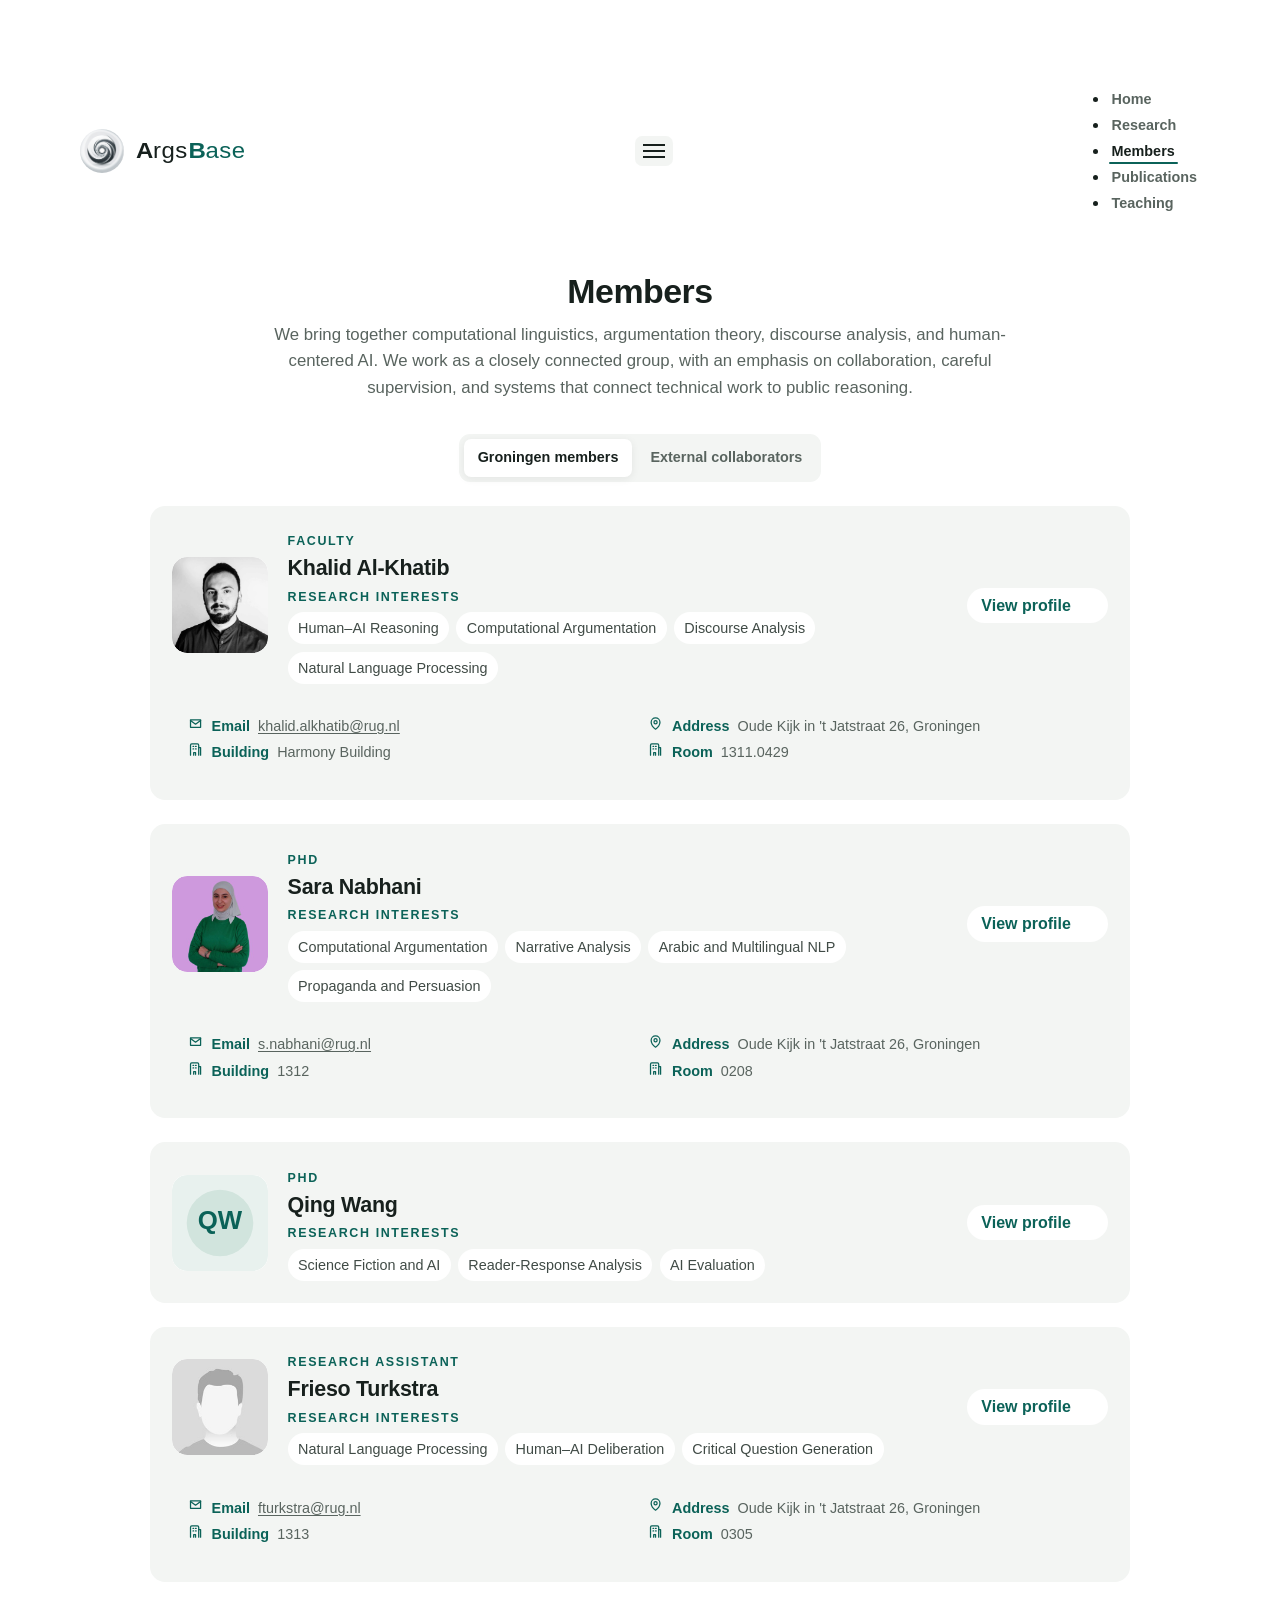
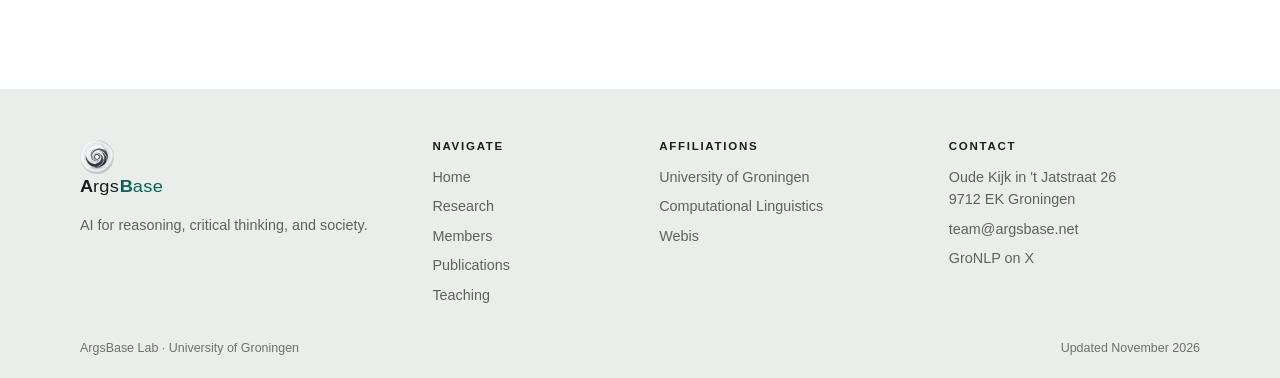
==== commit b34508d9: "Simplify teaching overview and use a white page background" ====
--- a/members/index.html
+++ b/members/index.html
@@ -34,7 +34,7 @@
 <link href="https://use.typekit.net" rel="preconnect" crossorigin/>
 <link href="https://p.typekit.net" rel="preconnect" crossorigin/>
 <link href="https://use.typekit.net/xdp1cxp.css" rel="stylesheet"/>
-<link href="../css/site.css?v=20261106-1" rel="stylesheet" type="text/css"/>
+<link href="../css/site.css?v=20261107-1" rel="stylesheet" type="text/css"/>
 </head>
 <body class="site-subpage members-page-body" data-active-nav="members" data-base-path="../">
 <a class="skip-link" href="#main-content">Skip to main content</a><noscript><div class="noscript-notice">JavaScript is required for interactive tabs and data-driven content on this site.</div></noscript>
@@ -140,8 +140,8 @@
 </footer>
 <!-- shared-footer:end -->
 <script src="../js/bootstrap.bundle.min.js"></script>
-<script src="../js/icons.js?v=20261106-1"></script>
-<script src="../js/app.js?v=20261106-1"></script>
-<script src="../js/content.js?v=20261106-1"></script>
+<script src="../js/icons.js?v=20261107-1"></script>
+<script src="../js/app.js?v=20261107-1"></script>
+<script src="../js/content.js?v=20261107-1"></script>
 </body>
 </html>
--- a/css/site.css
+++ b/css/site.css
@@ -2,7 +2,7 @@
    DESIGN TOKENS
    ============================================================ */
 :root {
-  --color-bg: #fbfcfb;
+  --color-bg: #ffffff;
   --color-surface: #ffffff;
   --color-surface-soft: #f3f5f3;
   --color-surface-muted: #eaeeeb;
@@ -2149,6 +2149,82 @@
 .teaching-panel .row {
   row-gap: var(--space-4);
 }
+.teaching-overview {
+  width: min(100%, var(--container));
+  margin-inline: auto;
+}
+.teaching-section-heading {
+  display: flex;
+  align-items: center;
+  justify-content: space-between;
+  gap: var(--space-3);
+  margin-bottom: var(--space-4);
+}
+.teaching-section-heading h2 {
+  margin: 0;
+  font-size: clamp(1.3rem, 1.8vw, 1.65rem);
+}
+.teaching-year-label {
+  flex: 0 0 auto;
+  padding: 0.4rem 0.8rem;
+  border-radius: var(--radius-pill);
+  background: var(--color-accent-soft);
+  color: var(--color-accent);
+  font-size: var(--text-sm);
+  font-weight: 700;
+}
+.teaching-history {
+  margin-top: var(--space-7);
+  padding-top: var(--space-5);
+  border-top: 1px solid var(--color-border);
+}
+.teaching-history-intro {
+  margin: 0.4rem 0 0;
+  color: var(--color-muted);
+  font-size: var(--text-sm);
+}
+.teaching-history-list {
+  display: grid;
+  grid-template-columns: repeat(2, minmax(0, 1fr));
+  gap: 0.7rem;
+  padding: 0;
+  margin: 0;
+  list-style: none;
+}
+.teaching-history-item {
+  display: flex;
+  flex-direction: column;
+  gap: 0.3rem;
+  min-height: 100%;
+  padding: 0.95rem 1.15rem;
+  border: 1px solid var(--color-border);
+  border-radius: var(--radius-md);
+  background: var(--color-surface);
+  color: var(--color-text);
+  text-decoration: none;
+  transition: border-color 160ms ease, background-color 160ms ease;
+}
+a.teaching-history-item:hover {
+  border-color: var(--color-accent);
+  background: var(--color-accent-soft);
+  color: var(--color-text);
+}
+.teaching-history-title {
+  font-size: var(--text-base);
+  font-weight: 700;
+}
+.teaching-history-years {
+  color: var(--color-muted);
+  font-size: var(--text-sm);
+}
+@media (max-width: 640px) {
+  .teaching-history-list {
+    grid-template-columns: 1fr;
+  }
+  .teaching-section-heading {
+    align-items: flex-start;
+  }
+}
 
 /* Profile detail normalization */
 .kaf-back {
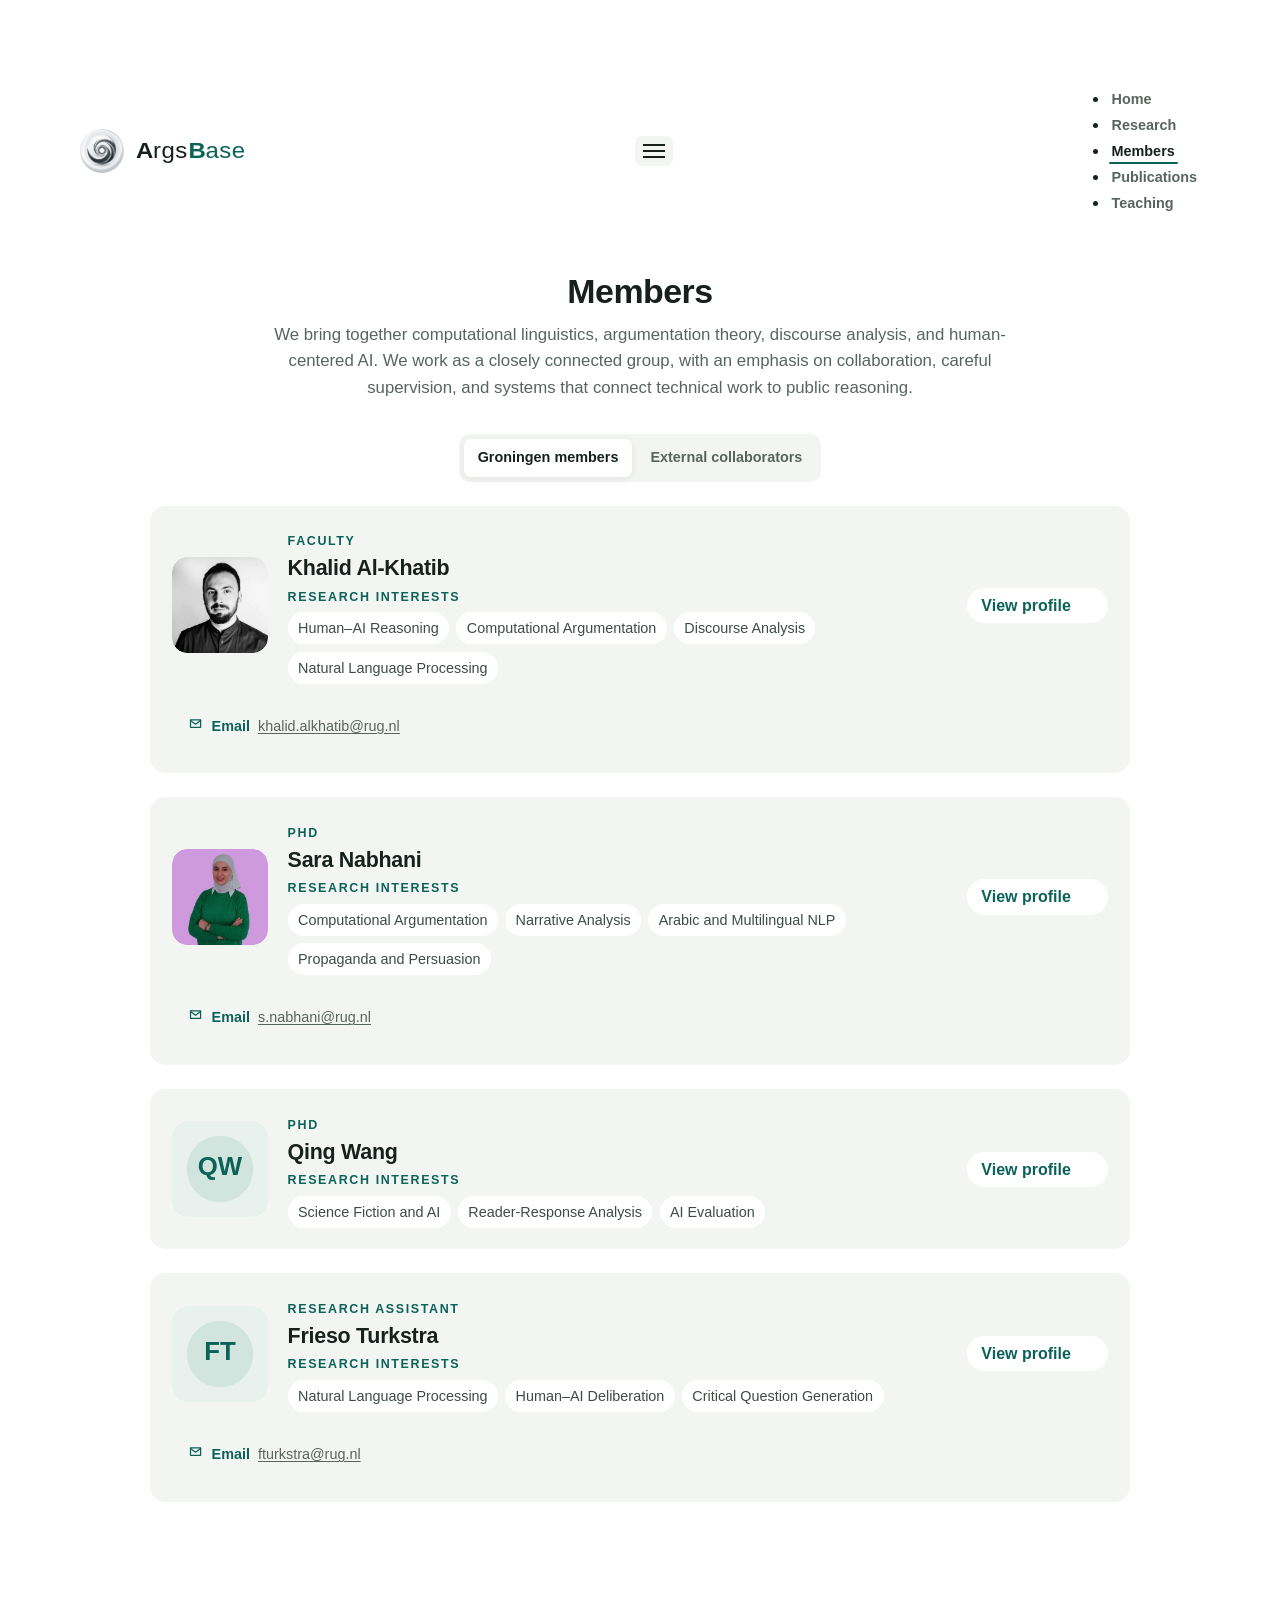
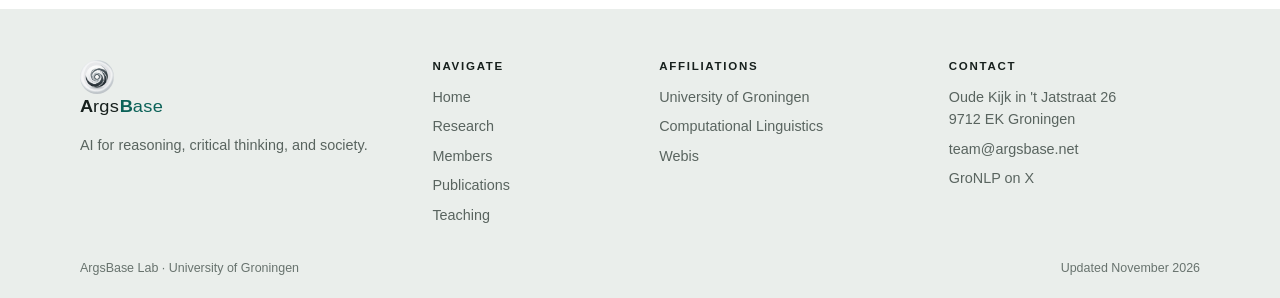
==== commit 81c6e4d0: "Refresh site data cache keys after content update" ====
--- a/members/index.html
+++ b/members/index.html
@@ -34,7 +34,7 @@
 <link href="https://use.typekit.net" rel="preconnect" crossorigin/>
 <link href="https://p.typekit.net" rel="preconnect" crossorigin/>
 <link href="https://use.typekit.net/xdp1cxp.css" rel="stylesheet"/>
-<link href="../css/site.css?v=20261107-1" rel="stylesheet" type="text/css"/>
+<link href="../css/site.css?v=20261107-2" rel="stylesheet" type="text/css"/>
 </head>
 <body class="site-subpage members-page-body" data-active-nav="members" data-base-path="../">
 <a class="skip-link" href="#main-content">Skip to main content</a><noscript><div class="noscript-notice">JavaScript is required for interactive tabs and data-driven content on this site.</div></noscript>
@@ -140,8 +140,8 @@
 </footer>
 <!-- shared-footer:end -->
 <script src="../js/bootstrap.bundle.min.js"></script>
-<script src="../js/icons.js?v=20261107-1"></script>
-<script src="../js/app.js?v=20261107-1"></script>
-<script src="../js/content.js?v=20261107-1"></script>
+<script src="../js/icons.js?v=20261107-2"></script>
+<script src="../js/app.js?v=20261107-2"></script>
+<script src="../js/content.js?v=20261107-4"></script>
 </body>
 </html>
--- a/css/site.css
+++ b/css/site.css
@@ -932,36 +932,6 @@
   font-size: var(--text-base);
   line-height: 1.38;
 }
-.home-section-nav {
-  position: static;
-  width: min(calc(100% - (var(--page-gutter) * 2)), var(--container));
-  margin: var(--space-4) auto 0;
-  padding: 0;
-}
-.home-section-nav .section-nav {
-  width: fit-content;
-  max-width: 100%;
-  margin: 0 auto;
-  padding: 0;
-  overflow-x: auto;
-  overscroll-behavior-inline: contain;
-  scrollbar-width: none;
-  background: transparent;
-  border: 0;
-  border-radius: 0;
-  box-shadow: none;
-  backdrop-filter: none;
-}
-.home-section-nav .section-nav::-webkit-scrollbar {
-  display: none;
-}
-
-.site-home .home-panel[hidden] {
-  display: none;
-}
-.site-home .home-panel.active {
-  display: block;
-}
 .site-home .tab-content > .tab-pane:not(.active) {
   display: none;
 }
@@ -1148,11 +1118,117 @@
 .site-home .home-panel {
   height: auto;
   min-height: 0;
-  padding: var(--space-6) 0 var(--space-section-fluid);
-}
-.site-home #home-panel-news .tab-content,
-.site-home #home-panel-news .tab-pane {
-  min-height: 0;
+  padding: clamp(1.65rem, 2.5vw, 2.35rem) 0;
+}
+.site-home .home-panel .section-heading {
+  margin-bottom: var(--space-4);
+}
+.site-home #home-panel-news,
+.site-home #home-panel-collaboration,
+.site-home #home-panel-open-positions {
+  border-top: 1px solid var(--color-border);
+}
+.site-home .home-news-shell {
+  width: min(100%, 980px);
+}
+.site-home .home-news-list {
+  grid-template-columns: repeat(2, minmax(0, 1fr));
+  gap: 0.8rem;
+}
+.site-home .home-news-list li {
+  min-width: 0;
+}
+.site-home .home-news-list li .news-item {
+  min-height: 135px;
+  height: 100%;
+  padding: 0.95rem 1.1rem;
+  border: 0;
+  border-radius: var(--radius-md);
+  background: var(--color-surface-soft);
+}
+.site-home .home-news-list li .news-item:hover {
+  background: var(--color-accent-soft);
+}
+.site-home .home-news-list .news-item-title {
+  font-size: var(--text-base);
+  line-height: 1.3;
+}
+.site-home .home-news-list .news-item-description {
+  display: -webkit-box;
+  -webkit-box-orient: vertical;
+  -webkit-line-clamp: 2;
+  overflow: hidden;
+  font-size: var(--text-sm);
+  line-height: 1.45;
+}
+.home-news-more {
+  margin-top: var(--space-3);
+}
+.home-news-more summary {
+  width: fit-content;
+  cursor: pointer;
+  color: var(--color-accent);
+  font-weight: 700;
+  font-size: var(--text-sm);
+  padding: 0.35rem 0;
+}
+.home-news-more summary:hover {
+  color: var(--color-text);
+}
+.home-news-more .home-news-list--archive {
+  margin-top: var(--space-3);
+}
+.site-home .collaboration-grid {
+  gap: 0.8rem;
+  grid-template-columns: repeat(3, minmax(0, 1fr));
+}
+.site-home .collab-card {
+  padding: var(--space-4);
+}
+.site-home .collab-card h3 {
+  font-size: var(--text-md);
+  margin-bottom: 0.5rem;
+}
+.site-home .collab-card p,
+.site-home .collab-card li {
+  font-size: var(--text-sm);
+  line-height: 1.45;
+}
+.site-home .collab-card p {
+  margin-bottom: 0.4rem;
+}
+.site-home .collab-card ul {
+  display: flex;
+  flex-wrap: wrap;
+  gap: 0.3rem 0.7rem;
+  padding: 0;
+  margin: 0.65rem 0 0;
+  list-style: none;
+}
+.site-home .open-position {
+  max-width: 100%;
+  padding: 0.75rem 0;
+  align-items: center;
+}
+.site-home .open-position-title {
+  font-size: var(--text-md);
+  margin-bottom: 0.2rem;
+}
+.site-home .open-position-description {
+  font-size: var(--text-sm);
+}
+@media (max-width: 900px) {
+  .site-home .collaboration-grid {
+    grid-template-columns: 1fr;
+  }
+}
+@media (max-width: 640px) {
+  .site-home .home-news-list {
+    grid-template-columns: 1fr;
+  }
+  .site-home .home-news-list li .news-item {
+    min-height: 0;
+  }
 }
 
 /* Research */
@@ -2095,59 +2171,22 @@
 }
 
 /* Teaching */
-.teaching-card {
-  padding: var(--space-4);
-  text-decoration: none;
-  color: inherit;
-  background: var(--color-surface-soft);
-  border-radius: var(--radius-md);
-  display: flex;
-  flex-direction: column;
-  transition: background-color 160ms ease, box-shadow 160ms ease, transform 160ms ease;
-}
-.teaching-card:hover {
-  background: var(--color-surface);
-  box-shadow: var(--shadow-high);
-  transform: translateY(-2px);
-}
-.teaching-card-top {
-  display: flex;
-  gap: var(--space-3);
-  align-items: flex-start;
-  margin-bottom: var(--space-3);
-}
-.teaching-card-icon {
-  width: 40px;
-  height: 40px;
-  display: grid;
-  place-items: center;
-  border-radius: var(--radius-md);
-  color: var(--color-accent);
-  background: var(--color-surface);
-  flex: 0 0 auto;
-}
-.teaching-card-title {
-  font-size: var(--text-lg);
-  margin: 0;
-}
-.teaching-card-text {
-  font-size: var(--text-base);
+.teaching-page .page-header {
+  width: min(100%, var(--container-narrow));
+  padding: 2.5rem 0 2rem;
+  margin: 0 auto var(--space-4);
+  text-align: center;
+}
+.teaching-page .page-header__title {
+  margin: 0 auto var(--space-3);
+  max-width: var(--container-narrow);
+  font-size: var(--text-2xl);
+}
+.teaching-page .page-header__intro {
+  margin: 0 auto;
+  max-width: var(--container-narrow);
+  font-size: var(--text-md);
   line-height: 1.6;
-  color: var(--color-muted);
-}
-.teaching-card-meta {
-  display: flex;
-  justify-content: space-between;
-  gap: 1rem;
-  color: var(--color-muted);
-  font-size: var(--text-sm);
-  margin-top: auto;
-}
-.teaching-tab-content {
-  margin-top: 0;
-}
-.teaching-panel .row {
-  row-gap: var(--space-4);
 }
 .teaching-overview {
   width: min(100%, var(--container));
@@ -2155,75 +2194,216 @@
 }
 .teaching-section-heading {
   display: flex;
-  align-items: center;
+  align-items: baseline;
   justify-content: space-between;
   gap: var(--space-3);
-  margin-bottom: var(--space-4);
+  margin-bottom: 0.95rem;
 }
 .teaching-section-heading h2 {
   margin: 0;
-  font-size: clamp(1.3rem, 1.8vw, 1.65rem);
+  font-size: clamp(1.3rem, 1.8vw, 1.6rem);
+  line-height: 1.3;
+}
+.teaching-section-heading--stacked {
+  display: block;
+}
+.teaching-section-heading--stacked p {
+  margin: 0.35rem 0 0;
+  color: var(--color-muted);
+  font-size: var(--text-sm);
 }
 .teaching-year-label {
   flex: 0 0 auto;
-  padding: 0.4rem 0.8rem;
+  padding: 0.35rem 0.8rem;
   border-radius: var(--radius-pill);
   background: var(--color-accent-soft);
   color: var(--color-accent);
   font-size: var(--text-sm);
   font-weight: 700;
 }
-.teaching-history {
-  margin-top: var(--space-7);
-  padding-top: var(--space-5);
-  border-top: 1px solid var(--color-border);
-}
-.teaching-history-intro {
-  margin: 0.4rem 0 0;
+.teaching-course-list,
+.teaching-thesis-items,
+.teaching-history-list {
+  margin: 0;
+  padding: 0;
+  list-style: none;
+}
+.teaching-course-list {
+  display: grid;
+  grid-template-columns: repeat(2, minmax(0, 1fr));
+  gap: var(--space-4);
+}
+.teaching-course-row {
+  display: flex;
+  flex-direction: column;
+  gap: 0.7rem;
+  padding: 1.2rem 1.3rem;
+  border-radius: var(--radius-md);
+  background: var(--color-surface-soft);
+}
+.teaching-course-primary h3 {
+  margin: 0.18rem 0 0;
+  font-size: var(--text-lg);
+  font-weight: 700;
+  line-height: 1.35;
+}
+.teaching-course-level {
+  color: var(--color-accent);
+  font-size: var(--text-xs);
+  font-weight: 700;
+  letter-spacing: 0.07em;
+  text-transform: uppercase;
+}
+.teaching-course-title {
+  display: inline-flex;
+  align-items: baseline;
+  gap: 0.35rem;
+  color: var(--color-text);
+  text-decoration: none;
+}
+.teaching-course-title i {
+  color: var(--color-accent);
+  font-size: 0.95rem;
+}
+a.teaching-course-title:hover {
+  color: var(--color-accent);
+}
+.teaching-course-description {
+  margin: 0;
+  color: var(--color-muted);
+  font-size: var(--text-base);
+  line-height: 1.5;
+}
+.teaching-theses {
+  margin-top: var(--space-6);
+}
+.teaching-archive--courses {
+  margin-top: var(--space-4);
+}
+.teaching-thesis-list {
+  display: grid;
+  gap: 0.65rem;
+}
+.teaching-thesis-group,
+.teaching-archive {
+  border: 0;
+  border-radius: var(--radius-md);
+  background: var(--color-surface-soft);
+  overflow: hidden;
+}
+.teaching-thesis-group summary,
+.teaching-archive summary {
+  display: grid;
+  grid-template-columns: minmax(0, 1fr) auto auto;
+  align-items: center;
+  gap: var(--space-3);
+  padding: 0.95rem 1.15rem;
+  cursor: pointer;
+  color: var(--color-text);
+  list-style: none;
+  font-family: var(--font-display);
+  font-size: var(--text-base);
+  font-weight: 700;
+}
+.teaching-thesis-group summary::-webkit-details-marker,
+.teaching-archive summary::-webkit-details-marker {
+  display: none;
+}
+.teaching-thesis-group summary::after,
+.teaching-archive summary::after {
+  content: "+";
+  color: var(--color-accent);
+  font-size: 1.25rem;
+  font-weight: 400;
+  line-height: 1;
+}
+.teaching-thesis-group[open] summary,
+.teaching-archive[open] summary {
+  border-bottom: 1px solid var(--color-border);
+}
+.teaching-thesis-group[open] summary::after,
+.teaching-archive[open] summary::after {
+  content: "−";
+}
+.teaching-thesis-group summary small,
+.teaching-archive summary small {
   color: var(--color-muted);
   font-size: var(--text-sm);
+  font-weight: 400;
+}
+.teaching-thesis-group summary:hover,
+.teaching-archive summary:hover {
+  color: var(--color-accent);
+}
+.teaching-thesis-items {
+  padding: 0.25rem 1.15rem;
+}
+.teaching-thesis-items li {
+  padding: 0.7rem 0;
+  border-bottom: 1px solid var(--color-border);
+  line-height: 1.45;
+}
+.teaching-thesis-items li:last-child {
+  border-bottom: 0;
 }
 .teaching-history-list {
-  display: grid;
-  grid-template-columns: repeat(2, minmax(0, 1fr));
-  gap: 0.7rem;
-  padding: 0;
-  margin: 0;
-  list-style: none;
+  padding: 0.2rem 1.15rem;
 }
 .teaching-history-item {
   display: flex;
-  flex-direction: column;
-  gap: 0.3rem;
-  min-height: 100%;
-  padding: 0.95rem 1.15rem;
-  border: 1px solid var(--color-border);
-  border-radius: var(--radius-md);
-  background: var(--color-surface);
+  justify-content: space-between;
+  gap: var(--space-3);
+  align-items: baseline;
+  padding: 0.8rem 0;
+  border-bottom: 1px solid var(--color-border);
   color: var(--color-text);
   text-decoration: none;
-  transition: border-color 160ms ease, background-color 160ms ease;
+}
+.teaching-history-list li:last-child .teaching-history-item {
+  border-bottom: 0;
 }
 a.teaching-history-item:hover {
-  border-color: var(--color-accent);
-  background: var(--color-accent-soft);
-  color: var(--color-text);
+  color: var(--color-accent);
 }
 .teaching-history-title {
+  font-size: var(--text-sm);
+  font-weight: 600;
+}
+.teaching-history-years {
+  flex: 0 0 auto;
+  color: var(--color-muted);
+  font-size: var(--text-sm);
+}
+@media (max-width: 700px) {
+  .teaching-course-list {
+    grid-template-columns: 1fr;
+  }
+  .teaching-course-row {
+    padding: 1rem 1.1rem;
+  }
+  .teaching-section-heading {
+    align-items: center;
+  }
+  .teaching-thesis-group summary small,
+  .teaching-archive summary small {
+    display: none;
+  }
+}
+
+/* Profile highlights */
+.kaf-summary-grid {
+  margin-top: var(--space-5);
+}
+.kaf-profile-highlights li {
+  margin-bottom: 0.7rem;
+}
+.kaf-profile-highlights strong {
+  color: var(--color-text);
+}
+.kaf-card-subhead {
   font-size: var(--text-base);
   font-weight: 700;
-}
-.teaching-history-years {
-  color: var(--color-muted);
-  font-size: var(--text-sm);
-}
-@media (max-width: 640px) {
-  .teaching-history-list {
-    grid-template-columns: 1fr;
-  }
-  .teaching-section-heading {
-    align-items: flex-start;
-  }
+  margin: var(--space-3) 0 0.45rem;
 }
 
 /* Profile detail normalization */
@@ -2405,6 +2585,29 @@
   );
 }
 
+.kaf-theses-list li {
+  margin-bottom: 0.9rem;
+  line-height: 1.5;
+}
+.kaf-thesis-link,
+.kaf-thesis-title {
+  color: var(--color-text);
+  font-weight: 650;
+}
+.kaf-thesis-link {
+  text-decoration-color: var(--color-accent);
+  text-underline-offset: 0.18em;
+}
+.kaf-thesis-link:hover {
+  color: var(--color-accent);
+}
+.kaf-thesis-meta {
+  display: block;
+  color: var(--color-muted);
+  font-size: var(--text-sm);
+  margin-top: 0.1rem;
+}
+
 /* ============================================================
    RESPONSIVE RULES
    ============================================================ */
@@ -2465,9 +2668,6 @@
   }
   .hero-keywords {
     justify-content: flex-start;
-  }
-  .home-section-nav {
-    margin-top: var(--space-3);
   }
   .link-bar {
     grid-template-columns: repeat(2, minmax(0, 1fr));
@@ -2593,10 +2793,6 @@
     padding-bottom: 0.3rem;
   }
 
-  .home-section-nav .section-nav {
-    width: 100%;
-    justify-content: flex-start;
-  }
   .content-tabs,
   .year-filter {
     justify-content: flex-start;
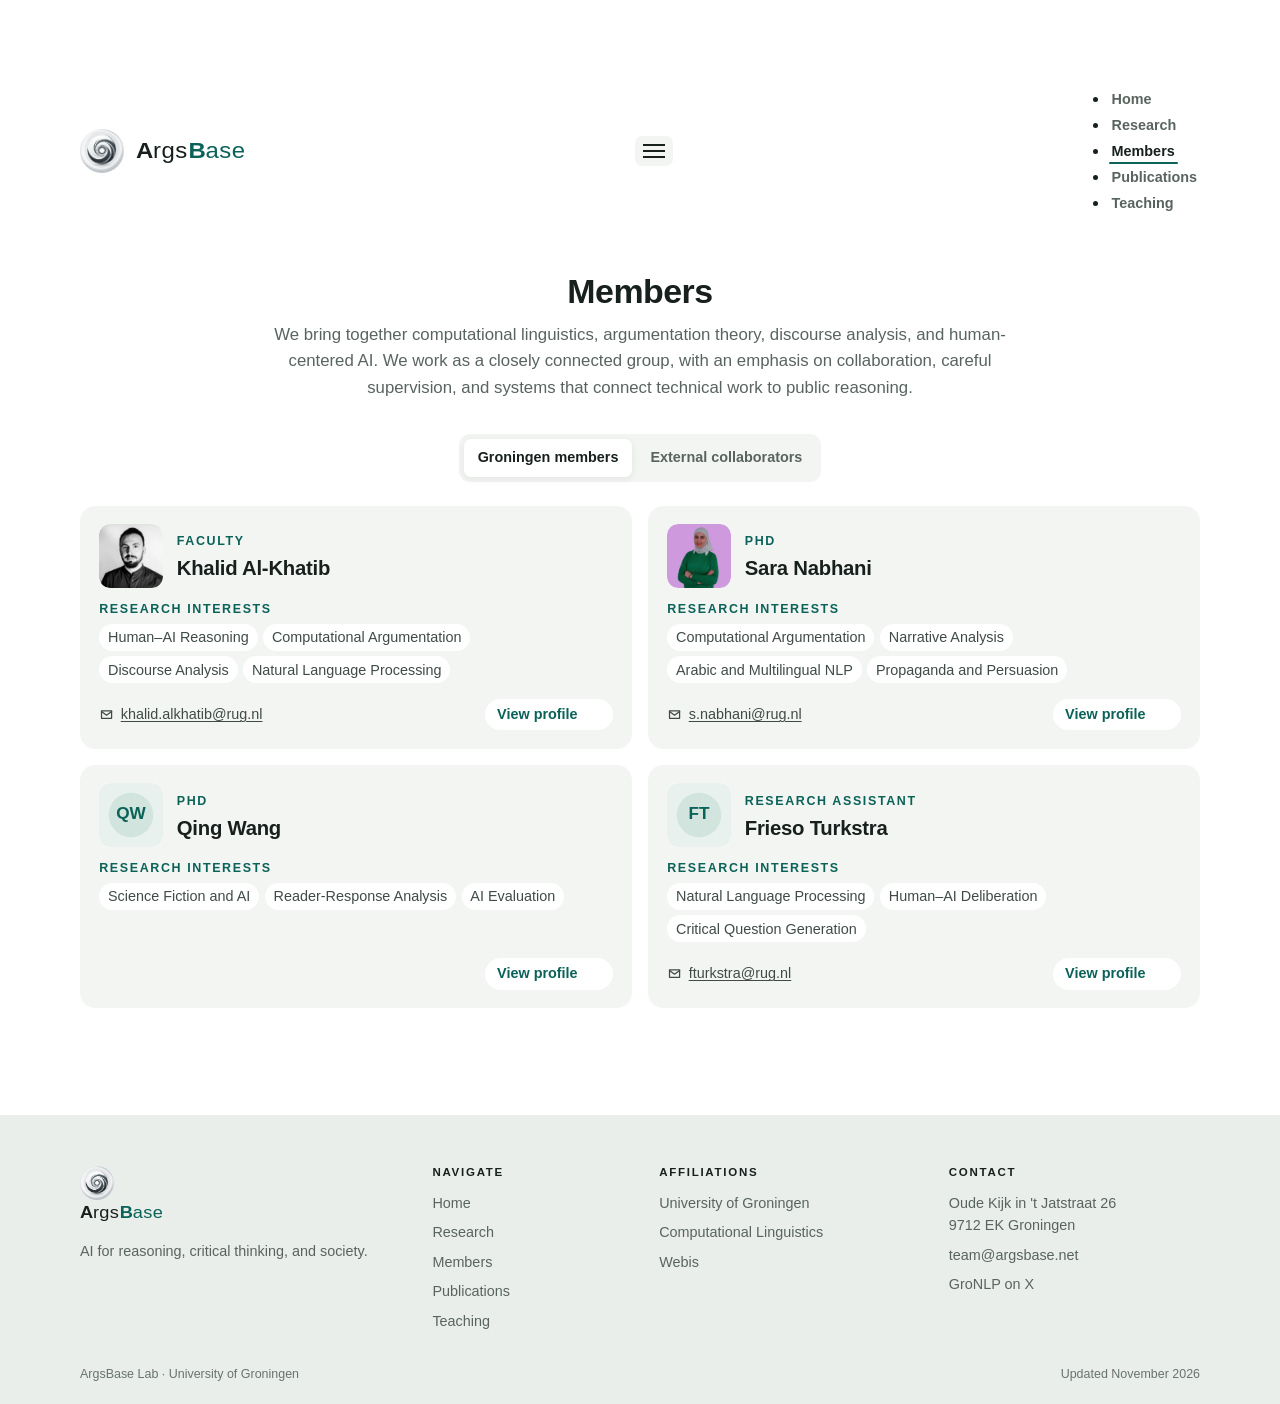
==== commit 376d5ef7: "Make member directory cards compact and balanced" ====
--- a/members/index.html
+++ b/members/index.html
@@ -34,7 +34,7 @@
 <link href="https://use.typekit.net" rel="preconnect" crossorigin/>
 <link href="https://p.typekit.net" rel="preconnect" crossorigin/>
 <link href="https://use.typekit.net/xdp1cxp.css" rel="stylesheet"/>
-<link href="../css/site.css?v=20261107-2" rel="stylesheet" type="text/css"/>
+<link href="../css/site.css?v=20261107-3" rel="stylesheet" type="text/css"/>
 </head>
 <body class="site-subpage members-page-body" data-active-nav="members" data-base-path="../">
 <a class="skip-link" href="#main-content">Skip to main content</a><noscript><div class="noscript-notice">JavaScript is required for interactive tabs and data-driven content on this site.</div></noscript>
@@ -142,6 +142,6 @@
 <script src="../js/bootstrap.bundle.min.js"></script>
 <script src="../js/icons.js?v=20261107-2"></script>
 <script src="../js/app.js?v=20261107-2"></script>
-<script src="../js/content.js?v=20261107-4"></script>
+<script src="../js/content.js?v=20261107-6"></script>
 </body>
 </html>
--- a/css/site.css
+++ b/css/site.css
@@ -3096,3 +3096,117 @@
     grid-template-columns: 1fr;
   }
 }
+
+/* A compact two-column directory, using the same surfaces as other sections. */
+.members-group .tab-pane.active {
+  grid-template-columns: repeat(2, minmax(0, 1fr));
+  gap: var(--space-4);
+}
+#externalcollaborators.active {
+  grid-template-columns: minmax(0, 580px);
+  justify-content: center;
+}
+.member-directory-card {
+  width: 100%;
+  height: 100%;
+  padding: 1.15rem 1.2rem;
+}
+.member-directory-card .member-content {
+  height: 100%;
+  display: flex;
+  flex-direction: column;
+  min-width: 0;
+}
+.member-directory-card .member-header-inline,
+#externalcollaborators .member-directory-card .member-header-inline {
+  grid-template-columns: 64px minmax(0, 1fr);
+  align-items: center;
+  gap: 0.85rem;
+}
+.member-directory-card .member-image-inline {
+  width: 64px;
+  height: 64px;
+  border-radius: var(--radius-md);
+}
+.member-directory-card .member-image-inline img {
+  border-radius: var(--radius-md);
+}
+.member-directory-card .member-name {
+  font-size: 1.27rem;
+  line-height: 1.2;
+}
+.member-directory-card .member-card-subrole {
+  margin-top: 0.25rem;
+  font-size: var(--text-sm);
+  line-height: 1.35;
+}
+.member-directory-card .member-research {
+  margin: 0.85rem 0 1rem;
+}
+.member-directory-card .member-section-label {
+  margin: 0 0 0.4rem;
+}
+.member-directory-card .member-interest-list {
+  gap: 0.35rem;
+}
+.member-directory-card .interest-chip {
+  min-height: 27px;
+  padding: 0.28rem 0.55rem;
+}
+.member-directory-card .member-card-bottom {
+  display: flex;
+  flex-wrap: wrap;
+  justify-content: space-between;
+  align-items: center;
+  gap: 0.65rem;
+  margin-top: auto;
+}
+.member-directory-card .member-email {
+  display: inline-flex;
+  align-items: center;
+  gap: 0.4rem;
+  min-width: 0;
+  color: var(--color-copy);
+  font-size: var(--text-sm);
+  overflow-wrap: anywhere;
+}
+.member-directory-card .member-email i {
+  color: var(--color-accent);
+}
+.member-directory-card .member-profile-wrap {
+  margin-left: auto;
+  justify-self: auto;
+  align-self: auto;
+}
+.member-directory-card .member-profile-link {
+  padding: 0.48rem 0.75rem;
+  font-size: var(--text-sm);
+}
+@media (max-width: 850px) {
+  .members-group .tab-pane.active {
+    grid-template-columns: 1fr;
+  }
+  #externalcollaborators.active {
+    grid-template-columns: minmax(0, 640px);
+  }
+  .member-directory-card {
+    max-width: 640px;
+  }
+}
+@media (max-width: 480px) {
+  .member-directory-card {
+    padding: 1rem;
+  }
+  .member-directory-card .member-header-inline,
+  #externalcollaborators .member-directory-card .member-header-inline {
+    grid-template-columns: 56px minmax(0, 1fr);
+    gap: 0.7rem;
+  }
+  .member-directory-card .member-image-inline {
+    width: 56px;
+    height: 56px;
+  }
+  .member-directory-card .member-card-bottom {
+    align-items: flex-start;
+  }
+}
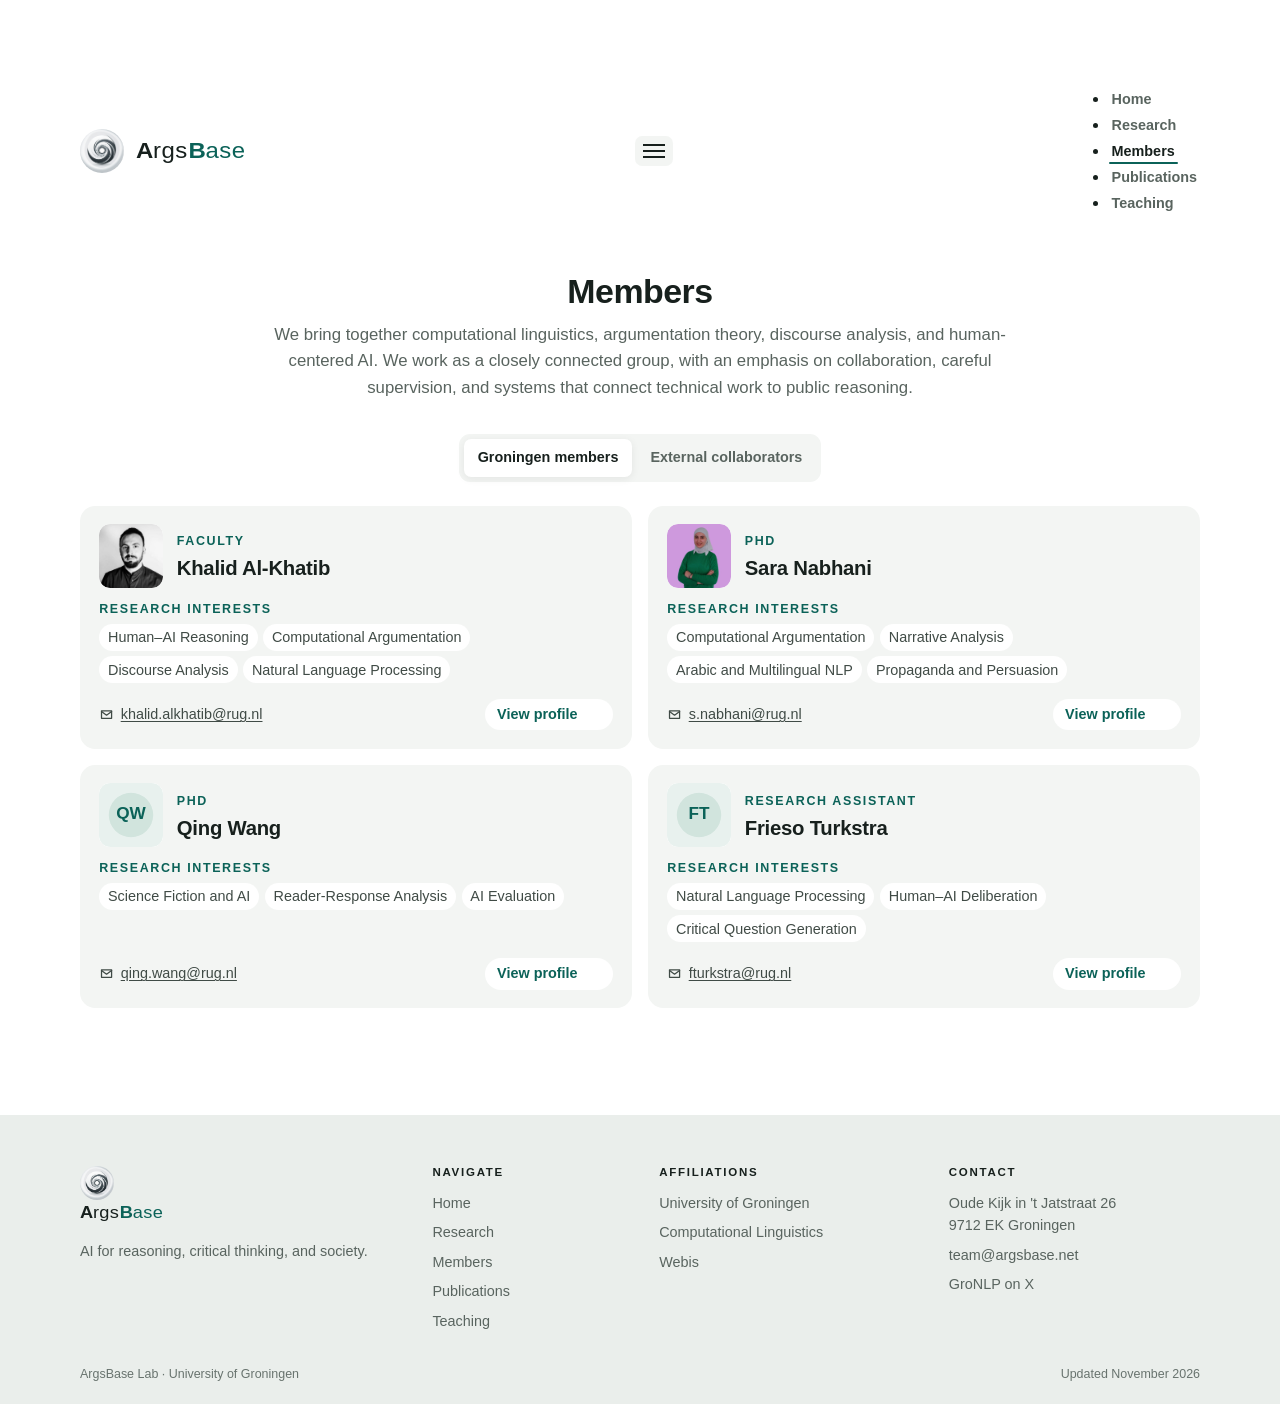
==== commit 339dd08d: "Add Qing Wang contact email and GroNLP LinkedIn link" ====
--- a/members/index.html
+++ b/members/index.html
@@ -142,6 +142,6 @@
 <script src="../js/bootstrap.bundle.min.js"></script>
 <script src="../js/icons.js?v=20261107-2"></script>
 <script src="../js/app.js?v=20261107-2"></script>
-<script src="../js/content.js?v=20261107-6"></script>
+<script src="../js/content.js?v=20261107-7"></script>
 </body>
 </html>
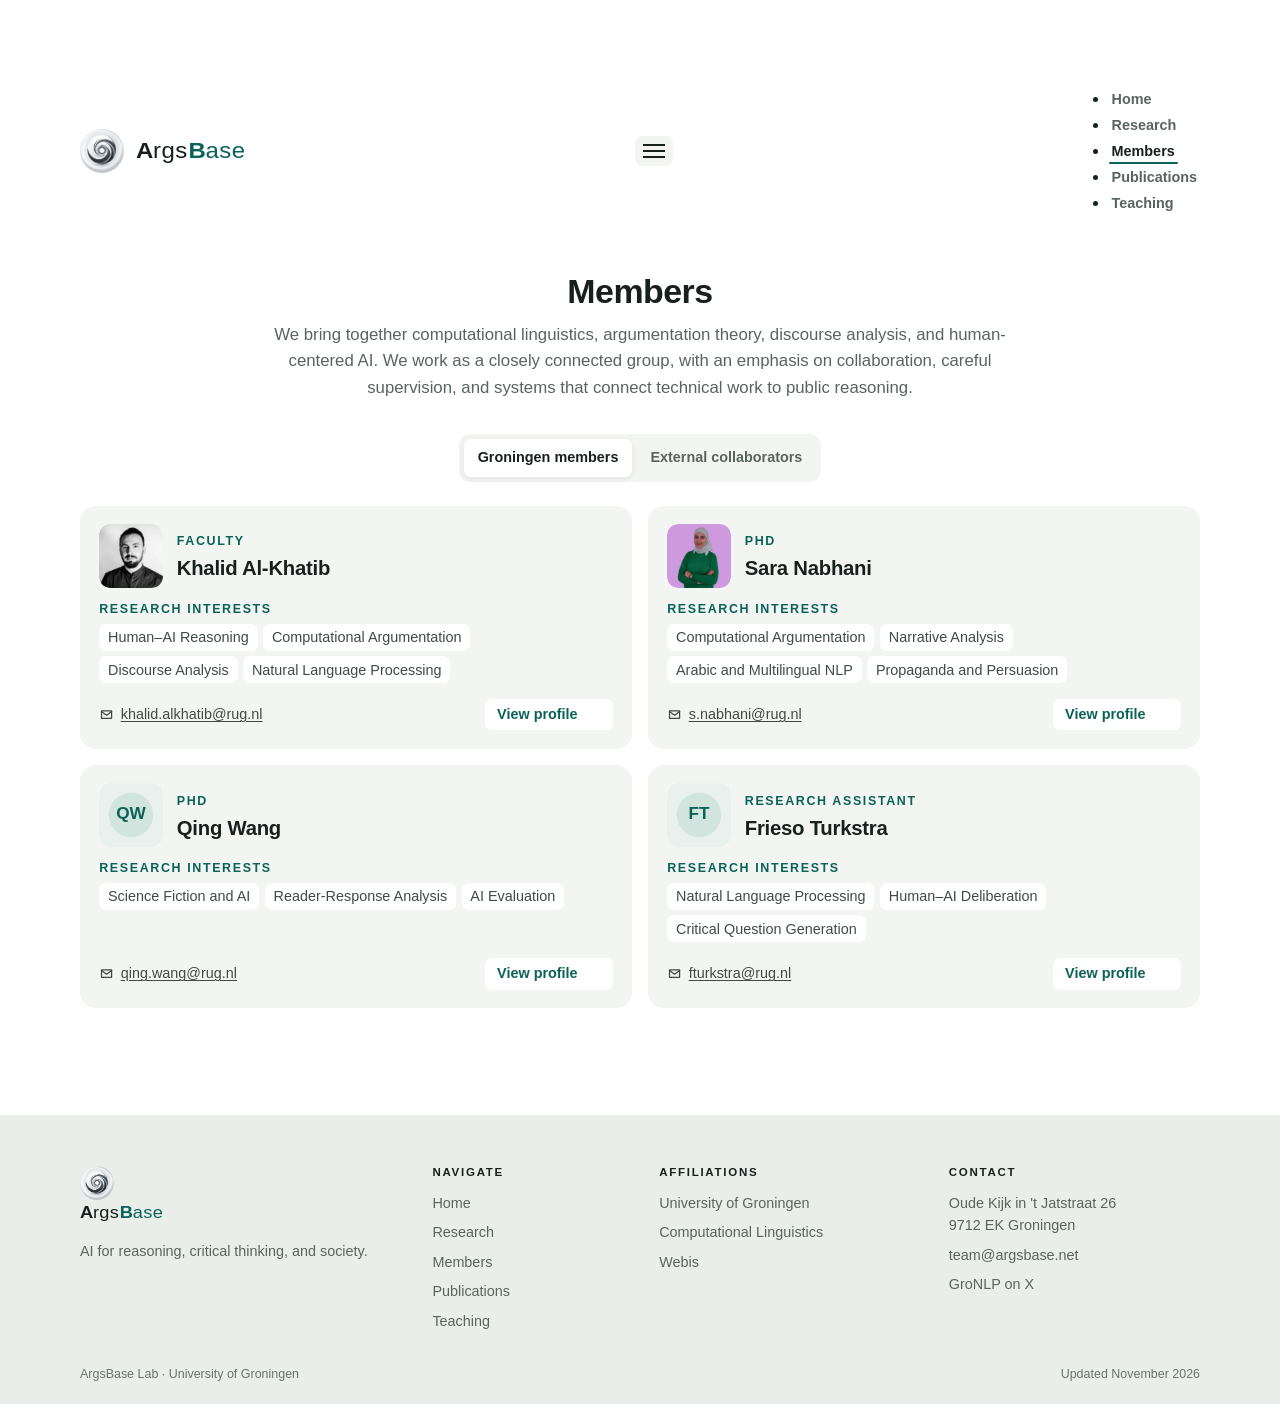
==== commit 6fdcd68d: "Use rectangular labels inside content cards" ====
--- a/members/index.html
+++ b/members/index.html
@@ -34,7 +34,7 @@
 <link href="https://use.typekit.net" rel="preconnect" crossorigin/>
 <link href="https://p.typekit.net" rel="preconnect" crossorigin/>
 <link href="https://use.typekit.net/xdp1cxp.css" rel="stylesheet"/>
-<link href="../css/site.css?v=20261107-3" rel="stylesheet" type="text/css"/>
+<link href="../css/site.css?v=20261107-8" rel="stylesheet" type="text/css"/>
 </head>
 <body class="site-subpage members-page-body" data-active-nav="members" data-base-path="../">
 <a class="skip-link" href="#main-content">Skip to main content</a><noscript><div class="noscript-notice">JavaScript is required for interactive tabs and data-driven content on this site.</div></noscript>
--- a/css/site.css
+++ b/css/site.css
@@ -615,7 +615,7 @@
   justify-content: center;
   gap: 0.45rem;
   border: 0;
-  border-radius: var(--radius-pill);
+  border-radius: var(--radius-sm);
   background: var(--color-surface);
   color: var(--color-accent);
   font-family: var(--font-display);
@@ -1414,7 +1414,7 @@
   width: fit-content;
   max-width: 100%;
   min-height: 32px;
-  border-radius: var(--radius-pill);
+  border-radius: var(--radius-sm);
   background: var(--color-surface);
   color: var(--color-copy);
   font-size: var(--text-sm);
@@ -2079,7 +2079,7 @@
   display: inline-flex;
   align-items: center;
   padding: 0.45rem 0.8rem;
-  border-radius: var(--radius-pill);
+  border-radius: var(--radius-sm);
   background: var(--color-surface-soft);
   color: var(--color-accent);
   font-family: var(--font-display);
@@ -2215,7 +2215,7 @@
 .teaching-year-label {
   flex: 0 0 auto;
   padding: 0.35rem 0.8rem;
-  border-radius: var(--radius-pill);
+  border-radius: var(--radius-sm);
   background: var(--color-accent-soft);
   color: var(--color-accent);
   font-size: var(--text-sm);
@@ -3084,7 +3084,7 @@
 
 .blog-topic-list li {
   padding: 0.42rem 0.72rem;
-  border-radius: var(--radius-pill);
+  border-radius: var(--radius-sm);
   background: var(--color-surface);
   color: var(--color-text);
   font-size: var(--text-sm);
